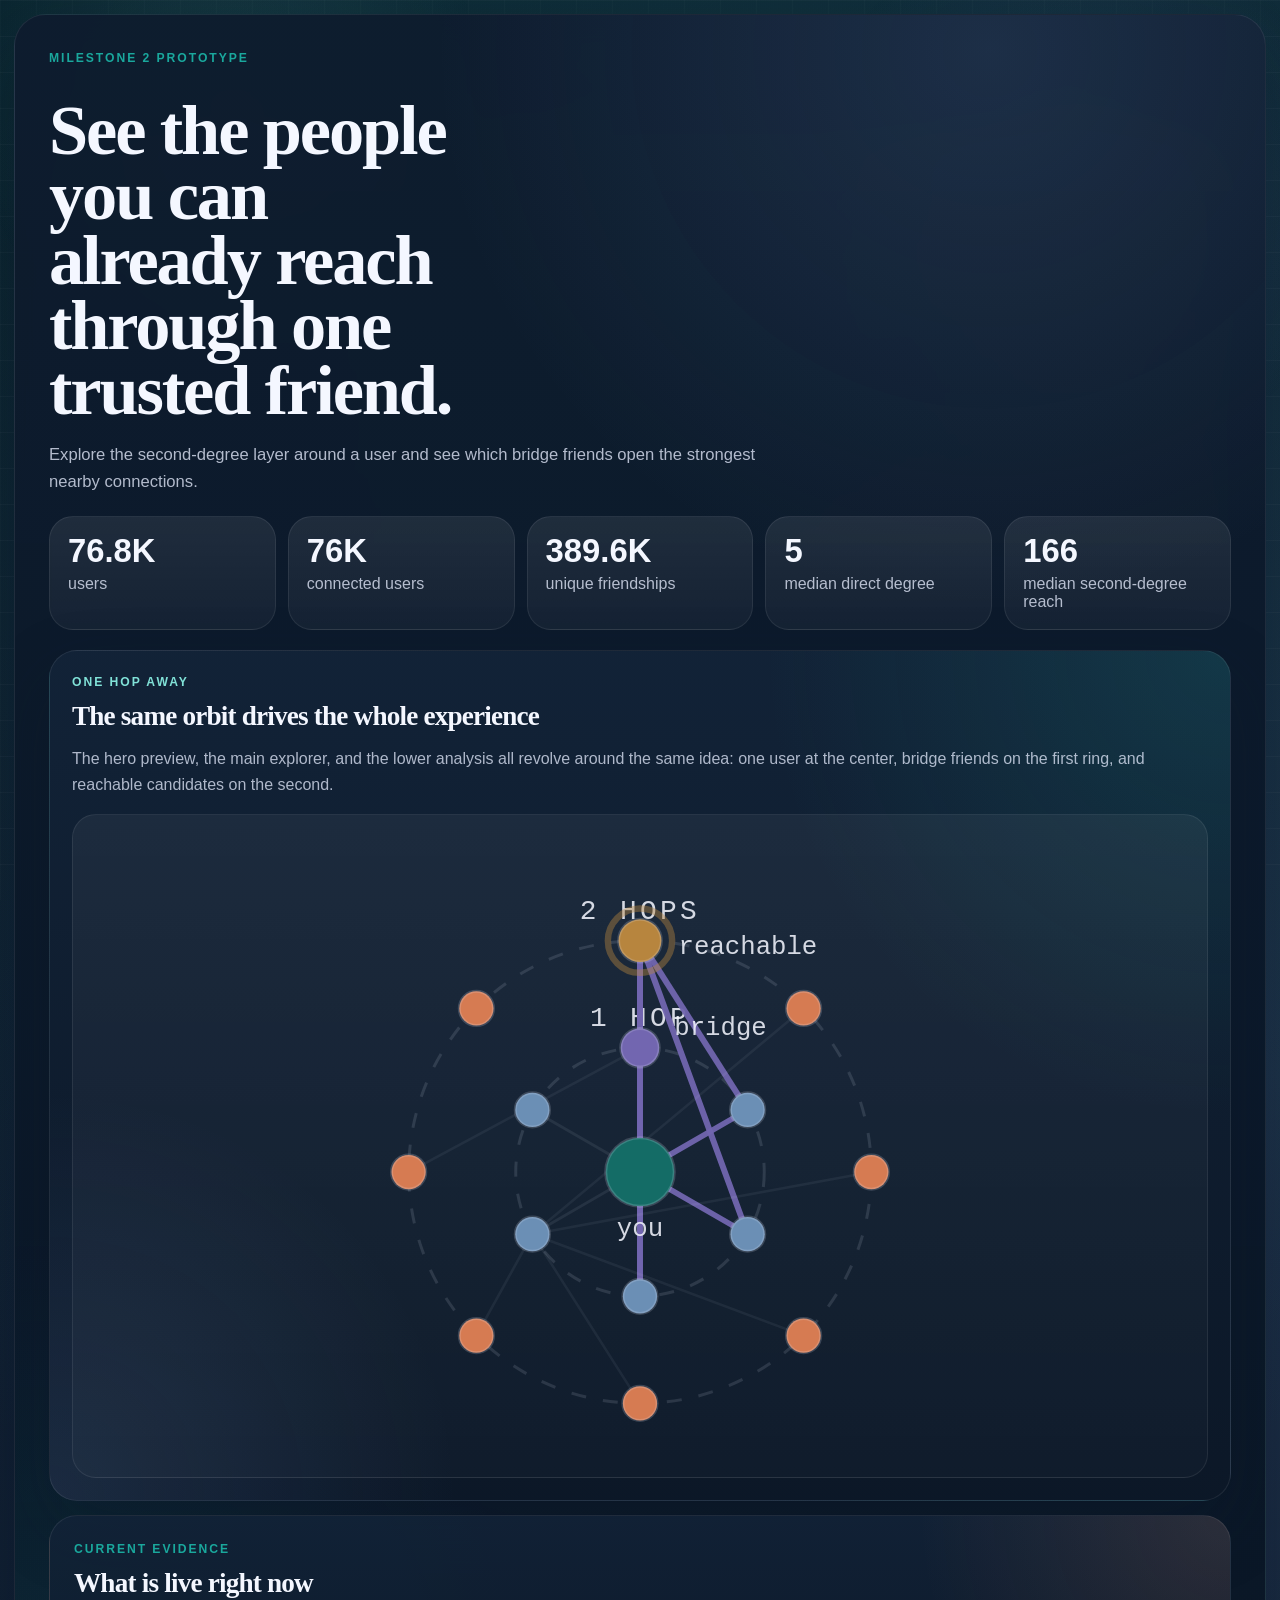
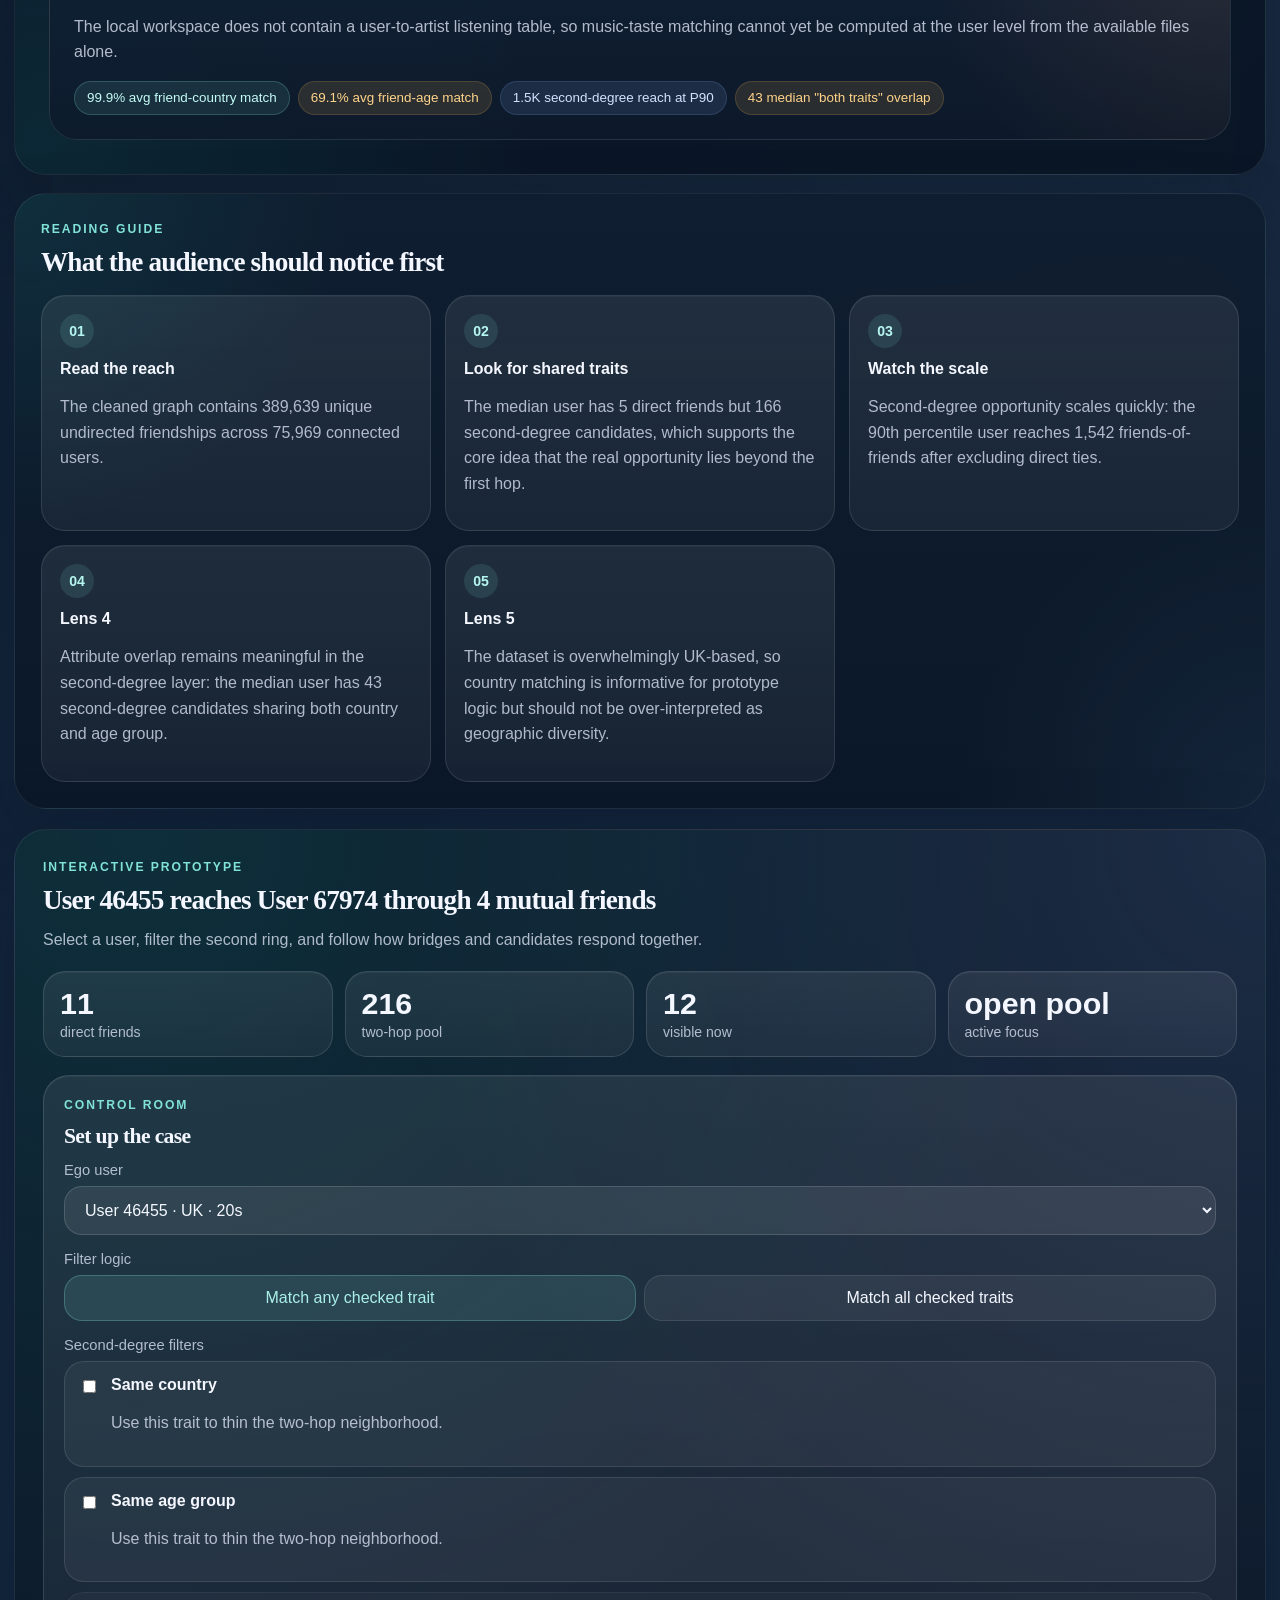
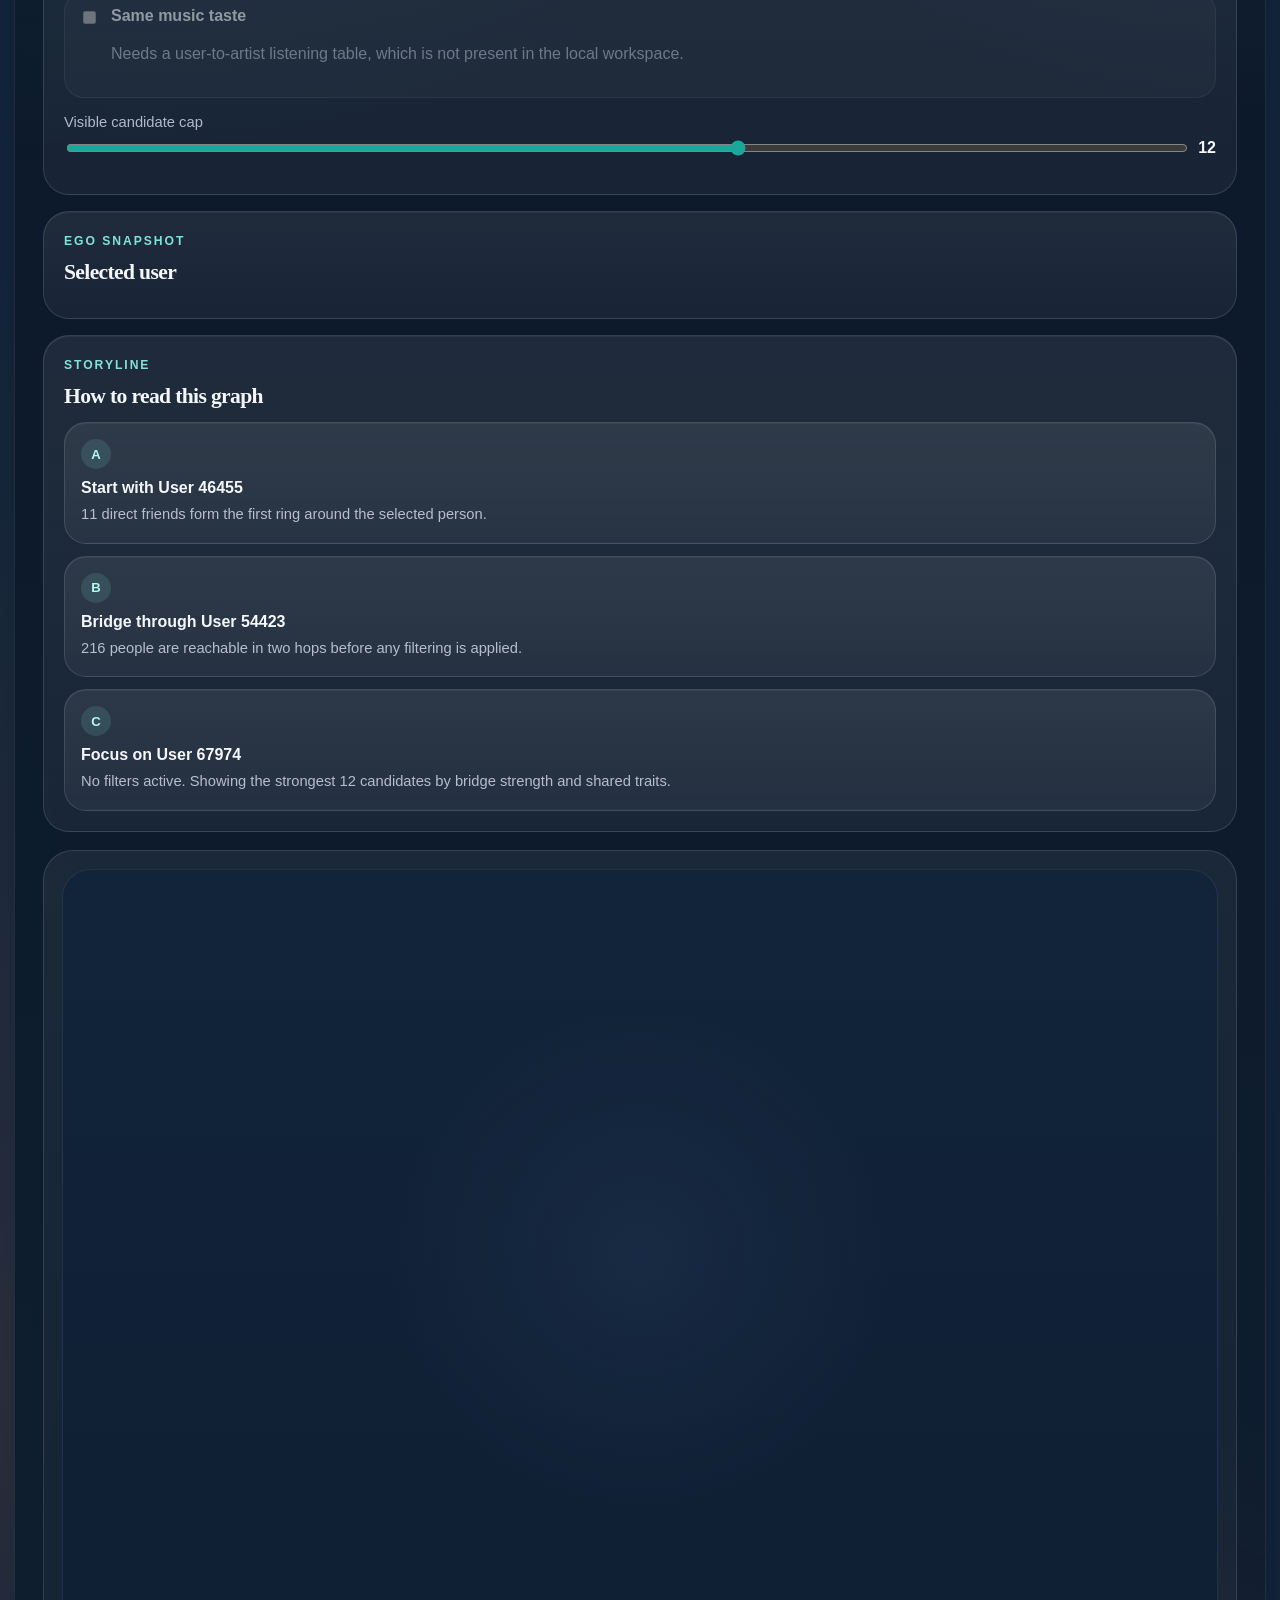
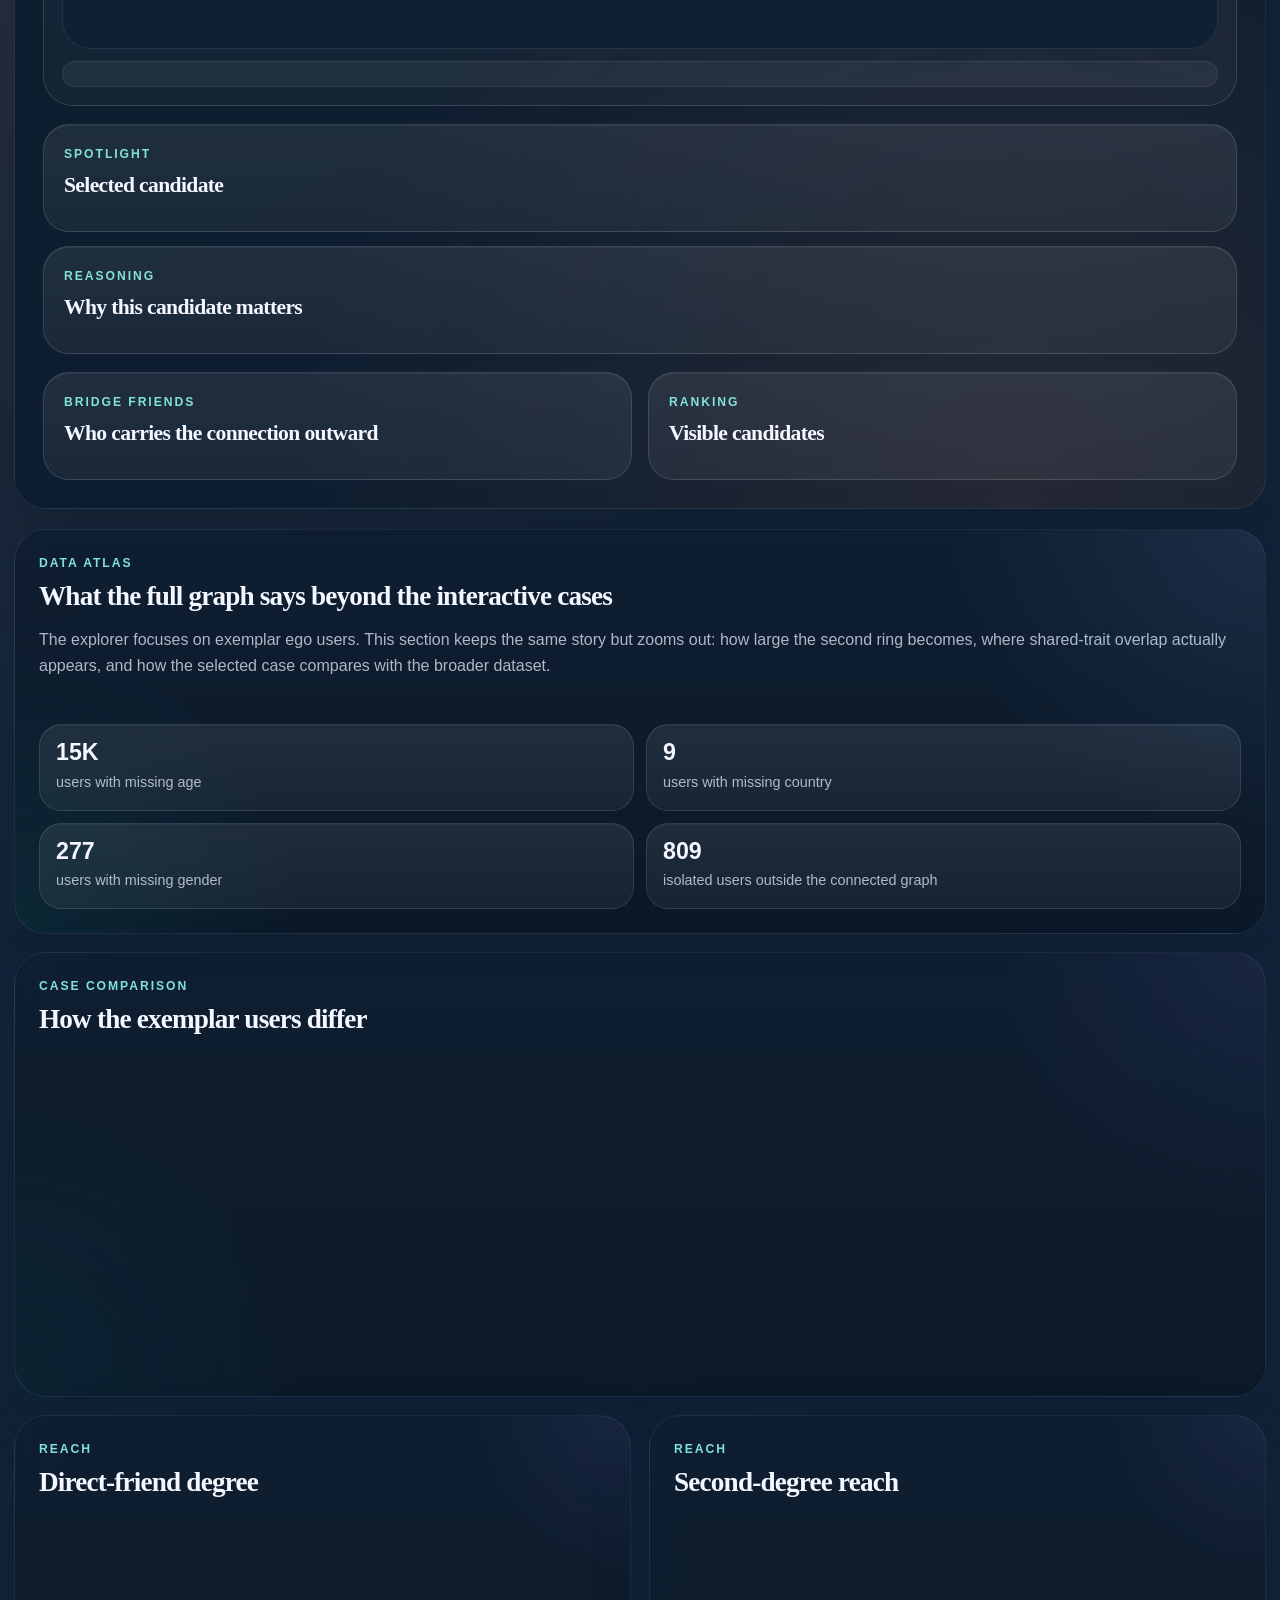
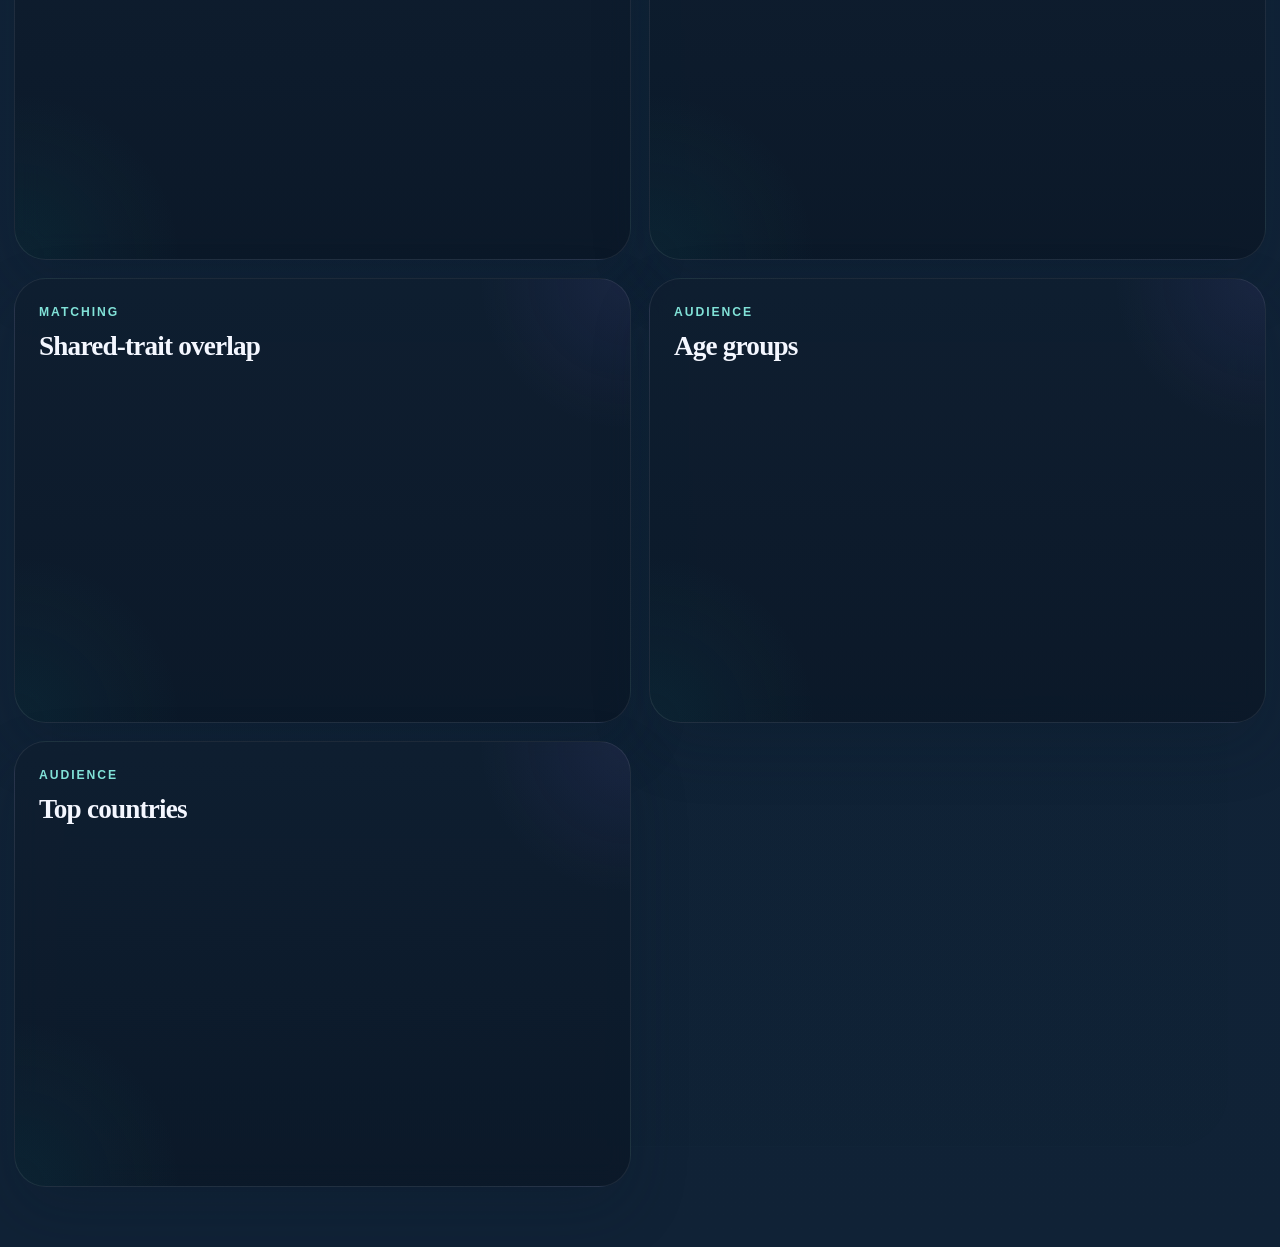
==== docs/index.html @ e2f4f0f2 "Reorganize repo, upgrade site to D3.js, add M2 answers - Clean folder structure: docs/ data/ src/ mi" ====
<!DOCTYPE html>
<html lang="en">
<head>
  <meta charset="UTF-8">
  <meta name="viewport" content="width=device-width, initial-scale=1.0">
  <title>Second-Degree Connection Explorer</title>
  <link rel="stylesheet" href="./styles.css?v=onehop11">
</head>
<body>
  <div class="shell">
    <header id="top" class="hero panel">
      <div class="hero-main">
        <p class="eyebrow">Milestone 2 Prototype</p>
        <h1>See the people you can already reach through one trusted friend.</h1>
        <p class="lead">
          Explore the second-degree layer around a user and see which bridge friends open the strongest nearby connections.
        </p>
        <div id="overview-strip" class="overview-strip"></div>
      </div>

      <aside class="hero-side">
        <article class="hero-preview">
          <div class="hero-preview-copy">
            <p class="eyebrow">One Hop Away</p>
            <h2>The same orbit drives the whole experience</h2>
            <p class="note-copy">
              The hero preview, the main explorer, and the lower analysis all revolve around the same idea: one user at the center, bridge friends on the first ring, and reachable candidates on the second.
            </p>
          </div>
          <div id="hero-visual" class="hero-visual"></div>
        </article>

        <article class="note-card">
          <p class="eyebrow">Current Evidence</p>
          <h2>What is live right now</h2>
          <p id="caveat-text" class="note-copy"></p>
          <div id="summary-chips" class="summary-chips"></div>
        </article>
      </aside>
    </header>

    <section class="panel narrative-band">
      <div class="section-head">
        <p class="eyebrow">Reading Guide</p>
        <h2>What the audience should notice first</h2>
      </div>
      <div id="insight-list" class="insight-list"></div>
    </section>

    <section id="explorer" class="panel explorer-panel">
      <div class="explorer-head">
        <div class="explorer-copy">
          <p class="eyebrow">Interactive Prototype</p>
          <h2 id="stage-title">From one person to a reachable neighborhood</h2>
          <p class="explorer-lead">
            Select a user, filter the second ring, and follow how bridges and candidates respond together.
          </p>
        </div>
        <div id="stage-metrics" class="stage-metrics"></div>
      </div>

      <div class="control-deck">
        <article class="control-card">
          <div class="section-head compact">
            <p class="eyebrow">Control Room</p>
            <h3>Set up the case</h3>
          </div>

          <label class="field">
            <span>Ego user</span>
            <select id="case-select"></select>
          </label>

          <div class="field">
            <span>Filter logic</span>
            <div class="mode-toggle" id="filter-mode"></div>
          </div>

          <div class="field">
            <span>Second-degree filters</span>
            <div class="filter-list" id="filter-list"></div>
          </div>

          <label class="field">
            <span>Visible candidate cap</span>
            <div class="range-row">
              <input id="topn-range" type="range" min="6" max="16" step="1" value="12">
              <strong id="topn-value">12</strong>
            </div>
          </label>
        </article>

        <article class="context-card">
          <div class="section-head compact">
            <p class="eyebrow">Ego Snapshot</p>
            <h3>Selected user</h3>
          </div>
          <div id="ego-card" class="ego-card"></div>
        </article>

        <article class="context-card">
          <div class="section-head compact">
            <p class="eyebrow">Storyline</p>
            <h3>How to read this graph</h3>
          </div>
          <div id="storyline" class="storyline"></div>
        </article>
      </div>

      <div class="graph-stage-grid">
        <div class="graph-wrap">
          <div id="graph" class="graph"></div>
          <div id="graph-hint" class="graph-hint"></div>
        </div>

        <aside class="graph-side">
          <div class="graph-side-block">
            <div class="section-head compact">
              <p class="eyebrow">Spotlight</p>
              <h3>Selected candidate</h3>
            </div>
            <div id="candidate-detail" class="stage-detail-column"></div>
          </div>

          <div class="graph-side-block">
            <div class="section-head compact">
              <p class="eyebrow">Reasoning</p>
              <h3>Why this candidate matters</h3>
            </div>
            <div id="path-explainer" class="stage-detail-column"></div>
          </div>
        </aside>
      </div>

      <div class="explorer-lower">
        <article class="explorer-list-block">
          <div class="section-head compact">
            <p class="eyebrow">Bridge Friends</p>
            <h3>Who carries the connection outward</h3>
          </div>
          <div id="bridge-list" class="bridge-list"></div>
        </article>

        <article class="explorer-list-block">
          <div class="section-head compact">
            <p class="eyebrow">Ranking</p>
            <h3>Visible candidates</h3>
          </div>
          <div id="candidate-list" class="candidate-list"></div>
        </article>
      </div>
    </section>

    <section id="atlas" class="panel atlas-header">
      <div class="atlas-copy">
        <p class="eyebrow">Data Atlas</p>
        <h2>What the full graph says beyond the interactive cases</h2>
        <p class="note-copy">
          The explorer focuses on exemplar ego users. This section keeps the same story but zooms out: how large the second ring becomes, where shared-trait overlap actually appears, and how the selected case compares with the broader dataset.
        </p>
      </div>
      <div class="atlas-side">
        <div id="atlas-focus" class="atlas-focus"></div>
        <div id="quality-grid" class="quality-grid"></div>
      </div>
    </section>

    <section class="atlas-grid">
      <article class="panel chart-panel wide">
        <div class="section-head">
          <p class="eyebrow">Case Comparison</p>
          <h2>How the exemplar users differ</h2>
        </div>
        <div id="chart-cases" class="chart"></div>
      </article>

      <article class="panel chart-panel">
        <div class="section-head">
          <p class="eyebrow">Reach</p>
          <h2>Direct-friend degree</h2>
        </div>
        <div id="chart-degree" class="chart"></div>
      </article>

      <article class="panel chart-panel">
        <div class="section-head">
          <p class="eyebrow">Reach</p>
          <h2>Second-degree reach</h2>
        </div>
        <div id="chart-second" class="chart"></div>
      </article>

      <article class="panel chart-panel">
        <div class="section-head">
          <p class="eyebrow">Matching</p>
          <h2>Shared-trait overlap</h2>
        </div>
        <div id="chart-shared" class="chart"></div>
      </article>

      <article class="panel chart-panel">
        <div class="section-head">
          <p class="eyebrow">Audience</p>
          <h2>Age groups</h2>
        </div>
        <div id="chart-age" class="chart"></div>
      </article>

      <article class="panel chart-panel">
        <div class="section-head">
          <p class="eyebrow">Audience</p>
          <h2>Top countries</h2>
        </div>
        <div id="chart-countries" class="chart"></div>
      </article>
    </section>
  </div>

  <div id="tooltip" class="node-tooltip" style="display:none"></div>
  <script src="https://d3js.org/d3.v7.min.js"></script>
  <script src="./data.js?v=onehop11"></script>
  <script src="./app.js?v=onehop11"></script>
</body>
</html>
---- docs/styles.css ----
:root {
  --bg: #091321;
  --bg-deep: #13263d;
  --panel: rgba(14, 27, 44, 0.76);
  --panel-strong: rgba(18, 35, 56, 0.92);
  --panel-soft: rgba(20, 39, 62, 0.82);
  --ink: #f4f7ff;
  --muted: rgba(231, 238, 255, 0.76);
  --line: rgba(255, 255, 255, 0.08);
  --navy: #102c46;
  --teal: #1aa89d;
  --sky: #6b8ec6;
  --coral: #ef8c59;
  --amber: #d9a64f;
  --violet: #7a70d8;
  --dark: #0c1728;
  --dark-2: #13263d;
  --dark-3: #183653;
  --light-ink: #f4f7ff;
  --light-muted: rgba(231, 238, 255, 0.74);
  --shadow: 0 30px 80px rgba(6, 12, 24, 0.3);
  --radius-xl: 32px;
  --radius-lg: 24px;
  --radius-md: 18px;
}

* {
  box-sizing: border-box;
}

html {
  scroll-behavior: smooth;
}

#top,
#explorer,
#atlas,
#graph,
#chart-cases {
  scroll-margin-top: 18px;
}

body {
  margin: 0;
  color: var(--ink);
  font-family: "Avenir Next", "Segoe UI", "Helvetica Neue", Arial, sans-serif;
  background:
    radial-gradient(circle at 50% -8%, rgba(26, 168, 157, 0.22), transparent 26%),
    radial-gradient(circle at 100% 14%, rgba(107, 142, 198, 0.18), transparent 24%),
    radial-gradient(circle at 0% 60%, rgba(239, 140, 89, 0.12), transparent 24%),
    linear-gradient(180deg, #091321 0%, #13263d 38%, #102236 100%);
  min-height: 100vh;
}

body::before {
  content: "";
  position: fixed;
  inset: 0;
  pointer-events: none;
  opacity: 0.18;
  background-image:
    linear-gradient(rgba(255, 255, 255, 0.18) 1px, transparent 1px),
    linear-gradient(90deg, rgba(255, 255, 255, 0.12) 1px, transparent 1px);
  background-size: 100% 36px, 36px 100%;
}

body::after {
  content: "";
  position: fixed;
  inset: 0;
  pointer-events: none;
  background:
    radial-gradient(circle at 18% 12%, rgba(129, 226, 216, 0.1), transparent 20%),
    radial-gradient(circle at 84% 22%, rgba(122, 112, 216, 0.12), transparent 22%);
}

.shell {
  width: min(1500px, calc(100vw - 28px));
  margin: 14px auto 60px;
  position: relative;
  z-index: 1;
}

.shell::before {
  content: "";
  position: absolute;
  inset: 120px 3% 40px;
  border-radius: 56px;
  background:
    radial-gradient(circle at 50% 0%, rgba(129, 226, 216, 0.06), transparent 34%),
    linear-gradient(180deg, rgba(16, 34, 54, 0.08), rgba(16, 34, 54, 0.02));
  pointer-events: none;
}

.panel {
  min-width: 0;
  background:
    linear-gradient(180deg, rgba(255, 255, 255, 0.08), rgba(255, 255, 255, 0.04)),
    var(--panel);
  border: 1px solid var(--line);
  border-radius: var(--radius-xl);
  box-shadow: var(--shadow);
  backdrop-filter: blur(12px);
}

.hero,
.narrative-band,
.explorer-panel,
.atlas-header,
.chart-panel {
  position: relative;
  isolation: isolate;
}

h1,
h2,
h3 {
  margin: 0;
  font-family: "Iowan Old Style", "Palatino Linotype", "Book Antiqua", Georgia, serif;
  letter-spacing: -0.03em;
}

h1 {
  font-size: clamp(2.8rem, 5.5vw, 5.2rem);
  line-height: 0.92;
  max-width: 12ch;
}

h2 {
  font-size: clamp(1.7rem, 2.1vw, 2.8rem);
  line-height: 1.02;
}

h3 {
  font-size: clamp(1.35rem, 1.6vw, 1.8rem);
  line-height: 1.05;
}

p {
  line-height: 1.6;
}

.eyebrow {
  margin: 0 0 10px;
  color: var(--teal);
  text-transform: uppercase;
  letter-spacing: 0.16em;
  font-size: 0.76rem;
  font-weight: 700;
}

.section-head {
  margin-bottom: 18px;
}

.section-head.compact {
  margin-bottom: 14px;
}

.lead,
.note-copy,
.field span,
.hero-stat span,
.insight-card p,
.quality-stat p,
.bridge-item p,
.candidate-row p,
.detail-card p,
.path-card p {
  color: var(--muted);
}

.hero {
  display: grid;
  grid-template-columns: minmax(0, 1.08fr) minmax(340px, 0.92fr);
  gap: 20px;
  padding: 34px;
  position: relative;
  overflow: hidden;
  background:
    radial-gradient(circle at 78% 2%, rgba(107, 142, 198, 0.16), transparent 28%),
    radial-gradient(circle at 2% 98%, rgba(26, 168, 157, 0.12), transparent 24%),
    linear-gradient(180deg, rgba(14, 28, 46, 0.96), rgba(10, 22, 38, 0.98));
}

.hero::after {
  content: "";
  position: absolute;
  inset: auto -10% -26% auto;
  width: 480px;
  height: 480px;
  border-radius: 50%;
  background: radial-gradient(circle, rgba(122, 112, 216, 0.12), transparent 68%);
  pointer-events: none;
}

.hero-main {
  display: flex;
  flex-direction: column;
  gap: 20px;
}

.lead {
  margin: 0;
  max-width: 720px;
  font-size: 1.04rem;
}

.overview-strip {
  display: grid;
  grid-template-columns: repeat(auto-fit, minmax(160px, 1fr));
  gap: 12px;
}

.hero-stat {
  padding: 18px;
  border-radius: var(--radius-lg);
  background: linear-gradient(180deg, rgba(255, 255, 255, 0.08), rgba(255, 255, 255, 0.04));
  border: 1px solid rgba(255, 255, 255, 0.08);
}

.hero-stat strong {
  display: block;
  margin-bottom: 8px;
  font-size: 2.05rem;
  line-height: 1;
}

.hero-side {
  display: grid;
  gap: 14px;
  align-content: start;
}

.hero-preview {
  padding: 22px;
  border-radius: 28px;
  background:
    radial-gradient(circle at 100% 0%, rgba(26, 168, 157, 0.16), transparent 32%),
    radial-gradient(circle at 0% 100%, rgba(107, 142, 198, 0.16), transparent 28%),
    linear-gradient(180deg, rgba(18, 35, 56, 0.98), rgba(12, 24, 40, 0.98));
  border: 1px solid rgba(255, 255, 255, 0.08);
  color: var(--light-ink);
  box-shadow: 0 28px 70px rgba(12, 23, 40, 0.24);
}

.hero-preview .eyebrow {
  color: #81e2d8;
}

.hero-preview .note-copy {
  color: var(--light-muted);
}

.hero-preview-copy {
  margin-bottom: 14px;
}

.hero-preview h2 {
  color: var(--light-ink);
}

.hero-visual {
  min-height: 270px;
  padding: 10px;
  border-radius: 24px;
  background: linear-gradient(180deg, rgba(255, 255, 255, 0.05), rgba(255, 255, 255, 0.02));
  border: 1px solid rgba(255, 255, 255, 0.08);
}

.note-card {
  padding: 24px;
  border-radius: 28px;
  background:
    radial-gradient(circle at 100% 0%, rgba(239, 140, 89, 0.12), transparent 26%),
    linear-gradient(180deg, rgba(18, 35, 56, 0.88), rgba(13, 26, 43, 0.88));
  border: 1px solid rgba(255, 255, 255, 0.08);
}

.summary-chips,
.ego-meta,
.bridge-meta,
.candidate-meta,
.detail-meta {
  display: flex;
  flex-wrap: wrap;
  gap: 8px;
  margin-top: 12px;
}

.chip {
  display: inline-flex;
  align-items: center;
  padding: 8px 12px;
  border-radius: 999px;
  background: rgba(129, 226, 216, 0.1);
  border: 1px solid rgba(129, 226, 216, 0.22);
  color: #c5fbf5;
  font-size: 0.84rem;
  line-height: 1.2;
}

.chip.alt {
  background: rgba(217, 166, 79, 0.14);
  border-color: rgba(217, 166, 79, 0.2);
  color: #ffd48a;
}

.chip.blue {
  background: rgba(107, 142, 198, 0.16);
  border-color: rgba(107, 142, 198, 0.22);
  color: #d2e2ff;
}

.narrative-band {
  margin-top: 18px;
  padding: 26px;
  color: var(--light-ink);
  background:
    radial-gradient(circle at 0% 0%, rgba(26, 168, 157, 0.12), transparent 24%),
    radial-gradient(circle at 100% 100%, rgba(107, 142, 198, 0.1), transparent 22%),
    linear-gradient(180deg, rgba(15, 30, 48, 0.96), rgba(11, 24, 40, 0.96));
  border-color: rgba(255, 255, 255, 0.08);
  box-shadow: 0 28px 70px rgba(12, 23, 40, 0.22);
}

.narrative-band .eyebrow {
  color: #81e2d8;
}

.narrative-band h2,
.atlas-header h2,
.chart-panel h2 {
  color: var(--light-ink);
}

.narrative-band .insight-card,
.atlas-header .quality-stat,
.chart-panel {
  background: linear-gradient(180deg, rgba(255, 255, 255, 0.08), rgba(255, 255, 255, 0.05));
  border: 1px solid rgba(255, 255, 255, 0.1);
  box-shadow: inset 0 1px 0 rgba(255, 255, 255, 0.04);
}

.narrative-band .insight-card p,
.atlas-header .note-copy,
.atlas-header .quality-stat p {
  color: var(--light-muted);
}

.narrative-band .insight-index {
  background: rgba(129, 226, 216, 0.12);
  color: #b6f6f0;
}

.insight-list {
  display: grid;
  grid-template-columns: repeat(3, minmax(0, 1fr));
  gap: 14px;
}

.insight-card {
  padding: 18px;
  border-radius: var(--radius-lg);
  background: linear-gradient(180deg, rgba(255, 255, 255, 0.08), rgba(255, 255, 255, 0.04));
  border: 1px solid rgba(255, 255, 255, 0.1);
  box-shadow: inset 0 1px 0 rgba(255, 255, 255, 0.04);
}

.insight-index {
  display: inline-flex;
  align-items: center;
  justify-content: center;
  width: 34px;
  height: 34px;
  margin-bottom: 12px;
  border-radius: 50%;
  background: rgba(129, 226, 216, 0.14);
  color: #b6f6f0;
  font-size: 0.88rem;
  font-weight: 700;
}

.insight-card strong {
  display: block;
  margin-bottom: 8px;
  font-size: 1rem;
}

.explorer-panel {
  margin-top: 20px;
  padding: 28px;
  color: var(--light-ink);
  background:
    radial-gradient(circle at 10% 0%, rgba(26, 168, 157, 0.16), transparent 30%),
    radial-gradient(circle at 100% 0%, rgba(107, 142, 198, 0.18), transparent 28%),
    radial-gradient(circle at 80% 100%, rgba(239, 140, 89, 0.1), transparent 24%),
    linear-gradient(180deg, rgba(12, 24, 40, 0.98), rgba(14, 30, 48, 0.98));
  border-color: rgba(255, 255, 255, 0.08);
  box-shadow: 0 38px 90px rgba(12, 23, 40, 0.34);
}

.explorer-panel .eyebrow {
  color: #81e2d8;
}

.explorer-panel .explorer-lead,
.explorer-panel .field span,
.explorer-panel .detail-card p,
.explorer-panel .path-card p,
.explorer-panel .bridge-item p,
.explorer-panel .candidate-row p,
.explorer-panel .filter-copy p {
  color: var(--light-muted);
}

.explorer-head {
  display: grid;
  grid-template-columns: minmax(0, 1fr) 520px;
  gap: 18px;
  align-items: end;
}

.explorer-copy {
  min-width: 0;
}

.explorer-lead {
  margin: 12px 0 0;
  max-width: 760px;
  font-size: 1rem;
}

.stage-metrics {
  display: grid;
  grid-template-columns: repeat(2, minmax(0, 1fr));
  gap: 12px;
}

.stage-stat,
.control-card,
.context-card,
.graph-side-block,
.explorer-list-block,
.story-card,
.bridge-item,
.candidate-row,
.detail-card,
.path-card {
  background: linear-gradient(180deg, rgba(255, 255, 255, 0.08), rgba(255, 255, 255, 0.05));
  border: 1px solid rgba(255, 255, 255, 0.12);
  box-shadow: inset 0 1px 0 rgba(255, 255, 255, 0.05);
}

.control-card,
.context-card,
.graph-side-block,
.explorer-list-block {
  padding: 20px;
  border-radius: 26px;
}

.stage-stat,
.story-card,
.bridge-item,
.candidate-row,
.detail-card,
.path-card,
.quality-stat {
  padding: 16px;
  border-radius: 22px;
}

.stage-stat strong,
.story-title,
.quality-stat strong,
.ego-card-block strong,
.bridge-item strong,
.candidate-row strong,
.detail-card strong,
.path-card strong {
  display: block;
}

.stage-stat strong {
  font-size: 1.9rem;
  line-height: 1;
}

.stage-stat span {
  display: block;
  margin-top: 6px;
  color: var(--light-muted);
  font-size: 0.88rem;
}

.control-deck {
  display: grid;
  grid-template-columns: minmax(320px, 1.05fr) minmax(240px, 0.7fr) minmax(300px, 1fr);
  gap: 16px;
  margin-top: 18px;
  align-items: start;
}

.field {
  display: block;
  margin-bottom: 16px;
}

.field span {
  display: block;
  margin-bottom: 8px;
  font-size: 0.92rem;
}

select,
input,
button {
  font: inherit;
}

select {
  width: 100%;
  padding: 14px 16px;
  border-radius: var(--radius-md);
  border: 1px solid rgba(255, 255, 255, 0.14);
  background: rgba(255, 255, 255, 0.08);
  color: var(--light-ink);
}

select option {
  color: var(--ink);
}

.mode-toggle {
  display: grid;
  grid-template-columns: 1fr 1fr;
  gap: 8px;
}

.mode-toggle label {
  display: block;
  padding: 13px 14px;
  border-radius: var(--radius-md);
  background: rgba(255, 255, 255, 0.06);
  border: 1px solid rgba(255, 255, 255, 0.1);
  text-align: center;
  cursor: pointer;
  transition: transform 150ms ease, border-color 150ms ease, background 150ms ease;
}

.mode-toggle label:hover,
.candidate-row:hover,
.bridge-item:hover {
  transform: translateY(-2px);
}

button:focus-visible,
select:focus-visible,
input:focus-visible,
.mode-toggle label:has(input:focus-visible) {
  outline: 2px solid rgba(129, 226, 216, 0.72);
  outline-offset: 3px;
}

.mode-toggle input {
  display: none;
}

.mode-toggle label.active {
  background: rgba(129, 226, 216, 0.12);
  border-color: rgba(129, 226, 216, 0.28);
  color: #aaf0e9;
}

.filter-list {
  display: grid;
  gap: 10px;
}

.filter-item {
  display: flex;
  gap: 12px;
  align-items: flex-start;
  padding: 14px;
  border-radius: 20px;
  background: rgba(255, 255, 255, 0.05);
  border: 1px solid rgba(255, 255, 255, 0.1);
}

.filter-item input[type="checkbox"] {
  accent-color: var(--teal);
  margin-top: 4px;
}

.filter-item.disabled {
  opacity: 0.54;
}

.filter-copy strong {
  display: block;
  font-size: 1rem;
}

.range-row {
  display: grid;
  grid-template-columns: 1fr auto;
  gap: 12px;
  align-items: center;
}

input[type="range"] {
  width: 100%;
  accent-color: var(--teal);
}

.ego-card,
.bridge-list,
.candidate-list,
.stage-detail-column,
.storyline {
  display: grid;
  gap: 12px;
}

.ego-card-block {
  padding: 16px;
  border-radius: 22px;
  background: linear-gradient(180deg, rgba(255, 255, 255, 0.09), rgba(255, 255, 255, 0.05));
  border: 1px solid rgba(255, 255, 255, 0.12);
}

.graph-stage-grid {
  display: grid;
  grid-template-columns: minmax(0, 1.6fr) 360px;
  gap: 18px;
  margin-top: 18px;
  align-items: start;
}

.graph-wrap {
  padding: 18px;
  border-radius: 30px;
  background:
    radial-gradient(circle at center, rgba(122, 112, 216, 0.08), transparent 44%),
    linear-gradient(180deg, rgba(255, 255, 255, 0.06), rgba(255, 255, 255, 0.03));
  border: 1px solid rgba(255, 255, 255, 0.12);
  position: sticky;
  top: 16px;
}

.graph {
  min-height: 780px;
  padding: 18px;
  border-radius: 28px;
  background:
    radial-gradient(circle at center, rgba(107, 142, 198, 0.08), transparent 36%),
    linear-gradient(180deg, #11243a, #0f1f34);
  border: 1px solid rgba(255, 255, 255, 0.08);
}

.graph-hint {
  margin-top: 12px;
  padding: 12px 14px;
  border-radius: 16px;
  background: rgba(255, 255, 255, 0.05);
  border: 1px solid rgba(255, 255, 255, 0.08);
  color: var(--light-muted);
  font-size: 0.92rem;
}

.graph svg,
.chart svg,
.hero-visual svg {
  width: 100%;
  height: auto;
  display: block;
  overflow: visible;
}

.graph-side {
  display: grid;
  gap: 14px;
}

.story-step {
  display: inline-flex;
  align-items: center;
  justify-content: center;
  width: 30px;
  height: 30px;
  margin-bottom: 10px;
  border-radius: 50%;
  background: rgba(129, 226, 216, 0.14);
  color: #b4f7f0;
  font-size: 0.82rem;
  font-weight: 700;
}

.story-title {
  margin-bottom: 6px;
  font-size: 1rem;
}

.story-card p {
  margin: 0;
  color: var(--light-muted);
  font-size: 0.92rem;
}

.bridge-list,
.candidate-list {
  max-height: 420px;
  overflow: auto;
  padding-right: 4px;
}

.candidate-row,
.bridge-item {
  transition: transform 150ms ease, border-color 150ms ease, box-shadow 150ms ease;
}

.candidate-row.active,
.bridge-item.active,
.candidate-row.preview,
.bridge-item.preview,
.candidate-row:hover,
.bridge-item:hover {
  border-color: rgba(129, 226, 216, 0.28);
  box-shadow: 0 16px 30px rgba(0, 0, 0, 0.16);
}

.candidate-row.preview,
.bridge-item.preview {
  background: linear-gradient(180deg, rgba(129, 226, 216, 0.14), rgba(255, 255, 255, 0.05));
}

.candidate-row button {
  all: unset;
  appearance: none;
  -webkit-appearance: none;
  display: block;
  width: 100%;
  padding: 0;
  border: 0;
  background: transparent;
  color: inherit;
  text-align: left;
  cursor: pointer;
}

.bridge-item button {
  all: unset;
  appearance: none;
  -webkit-appearance: none;
  display: block;
  width: 100%;
  padding: 0;
  border: 0;
  background: transparent;
  color: inherit;
  text-align: left;
  cursor: pointer;
}

.score-rail {
  width: 100%;
  height: 8px;
  margin-top: 12px;
  border-radius: 999px;
  background: rgba(255, 255, 255, 0.1);
  overflow: hidden;
}

.score-fill {
  height: 100%;
  border-radius: inherit;
  background: linear-gradient(90deg, var(--coral), var(--amber));
}

.explorer-panel .chip {
  background: rgba(255, 255, 255, 0.08);
  border-color: rgba(255, 255, 255, 0.12);
  color: var(--light-ink);
}

.explorer-panel .chip.alt {
  background: rgba(217, 166, 79, 0.16);
  color: #ffd48a;
}

.explorer-panel .chip.blue {
  background: rgba(107, 142, 198, 0.18);
  color: #c7dcff;
}

.explorer-lower {
  display: grid;
  grid-template-columns: repeat(2, minmax(0, 1fr));
  gap: 16px;
  margin-top: 18px;
}

.atlas-header {
  display: grid;
  grid-template-columns: minmax(0, 1.15fr) minmax(320px, 0.85fr);
  gap: 18px;
  align-items: start;
  margin-top: 20px;
  padding: 24px;
  color: var(--light-ink);
  background:
    radial-gradient(circle at 100% 0%, rgba(107, 142, 198, 0.14), transparent 24%),
    radial-gradient(circle at 0% 100%, rgba(26, 168, 157, 0.1), transparent 22%),
    linear-gradient(180deg, rgba(15, 30, 48, 0.96), rgba(11, 24, 40, 0.96));
  border-color: rgba(255, 255, 255, 0.08);
  box-shadow: 0 28px 70px rgba(12, 23, 40, 0.22);
}

.atlas-side {
  display: grid;
  gap: 12px;
}

.atlas-focus {
  min-height: 0;
}

.atlas-focus-card {
  padding: 16px;
  border-radius: 22px;
  background: linear-gradient(180deg, rgba(255, 255, 255, 0.09), rgba(255, 255, 255, 0.05));
  border: 1px solid rgba(255, 255, 255, 0.1);
  box-shadow: inset 0 1px 0 rgba(255, 255, 255, 0.04);
}

.atlas-focus-card strong {
  display: block;
  font-size: 1.1rem;
  color: var(--light-ink);
}

.atlas-focus-card .eyebrow {
  color: #81e2d8;
}

.atlas-focus-card p {
  margin: 0;
  color: var(--light-muted);
}

.atlas-header .eyebrow,
.chart-panel .eyebrow {
  color: #81e2d8;
}

.quality-grid {
  display: grid;
  grid-template-columns: repeat(2, minmax(0, 1fr));
  gap: 12px;
}

.quality-stat strong {
  font-size: 1.45rem;
  line-height: 1;
  margin-bottom: 6px;
  color: var(--light-ink);
}

.quality-stat p {
  margin: 0;
  font-size: 0.9rem;
}

.atlas-grid {
  display: grid;
  grid-template-columns: repeat(2, minmax(0, 1fr));
  gap: 18px;
  margin-top: 18px;
}

.chart-panel {
  padding: 24px;
  color: var(--light-ink);
  background:
    radial-gradient(circle at 100% 0%, rgba(122, 112, 216, 0.1), transparent 20%),
    radial-gradient(circle at 0% 100%, rgba(26, 168, 157, 0.08), transparent 22%),
    linear-gradient(180deg, rgba(15, 30, 48, 0.94), rgba(11, 24, 40, 0.94));
  border-color: rgba(255, 255, 255, 0.08);
  box-shadow: 0 24px 60px rgba(12, 23, 40, 0.2);
}

.chart-panel.wide {
  grid-column: span 2;
}

.chart {
  min-height: 320px;
}

.axis-label,
.value-label,
.annotation,
.ring-label,
.node-label {
  font-family: "SFMono-Regular", Menlo, Monaco, Consolas, monospace;
}

.axis-label,
.value-label,
.annotation {
  fill: var(--muted);
  font-size: 12px;
}

.ring-label,
.node-label {
  fill: rgba(244, 247, 255, 0.84);
  font-size: 12px;
}

.ring-label {
  font-size: 13px;
  letter-spacing: 0.12em;
  text-transform: uppercase;
}

.explorer-panel .axis-label,
.explorer-panel .value-label,
.explorer-panel .annotation,
.chart-panel .axis-label,
.chart-panel .value-label,
.chart-panel .annotation {
  fill: rgba(244, 247, 255, 0.76);
}

.hero-visual .node-label,
.hero-visual .annotation,
.hero-visual .ring-label {
  fill: rgba(244, 247, 255, 0.86);
}

@media (max-width: 1320px) {
  .hero,
  .atlas-header,
  .graph-stage-grid,
  .control-deck {
    grid-template-columns: 1fr;
  }

  .explorer-head {
    grid-template-columns: 1fr;
  }

  .stage-metrics {
    grid-template-columns: repeat(4, minmax(0, 1fr));
  }

  .graph-wrap {
    position: static;
  }
}

@media (max-width: 1080px) {
  .insight-list,
  .explorer-lower,
  .quality-grid,
  .atlas-grid,
  .stage-metrics {
    grid-template-columns: repeat(2, minmax(0, 1fr));
  }

  .chart-panel.wide {
    grid-column: span 2;
  }

  .graph {
    min-height: 620px;
  }
}

@media (max-width: 780px) {
  .shell {
    width: min(100vw - 14px, 1500px);
    margin: 8px auto 28px;
  }

  .hero,
  .narrative-band,
  .explorer-panel,
  .atlas-header,
  .chart-panel {
    padding: 18px;
  }

  .overview-strip,
  .insight-list,
  .stage-metrics,
  .explorer-lower,
  .quality-grid,
  .atlas-grid {
    grid-template-columns: 1fr;
  }

  .chart-panel.wide {
    grid-column: span 1;
  }

  .graph {
    min-height: 420px;
    padding: 8px;
  }

  .bridge-list,
  .candidate-list {
    max-height: none;
    overflow: visible;
  }

  .mode-toggle label:has(input:focus-visible) {
    outline-offset: 2px;
  }
}

/* D3 node tooltip */
.node-tooltip {
  position: fixed;
  z-index: 9999;
  pointer-events: none;
  padding: 10px 14px;
  border-radius: 14px;
  background: rgba(14, 28, 46, 0.96);
  border: 1px solid rgba(129, 226, 216, 0.22);
  color: var(--ink);
  font-family: "Avenir Next", "Segoe UI", "Helvetica Neue", Arial, sans-serif;
  font-size: 0.86rem;
  line-height: 1.5;
  box-shadow: 0 16px 40px rgba(0, 0, 0, 0.4);
  backdrop-filter: blur(8px);
  max-width: 220px;
  transition: opacity 120ms ease;
}

.node-tooltip strong {
  display: block;
  font-size: 0.96rem;
  color: var(--teal);
  margin-bottom: 4px;
}

/* D3 graph animation helpers */
.g-nodes circle,
.g-links line {
  transition: stroke 120ms ease, stroke-width 120ms ease;
}
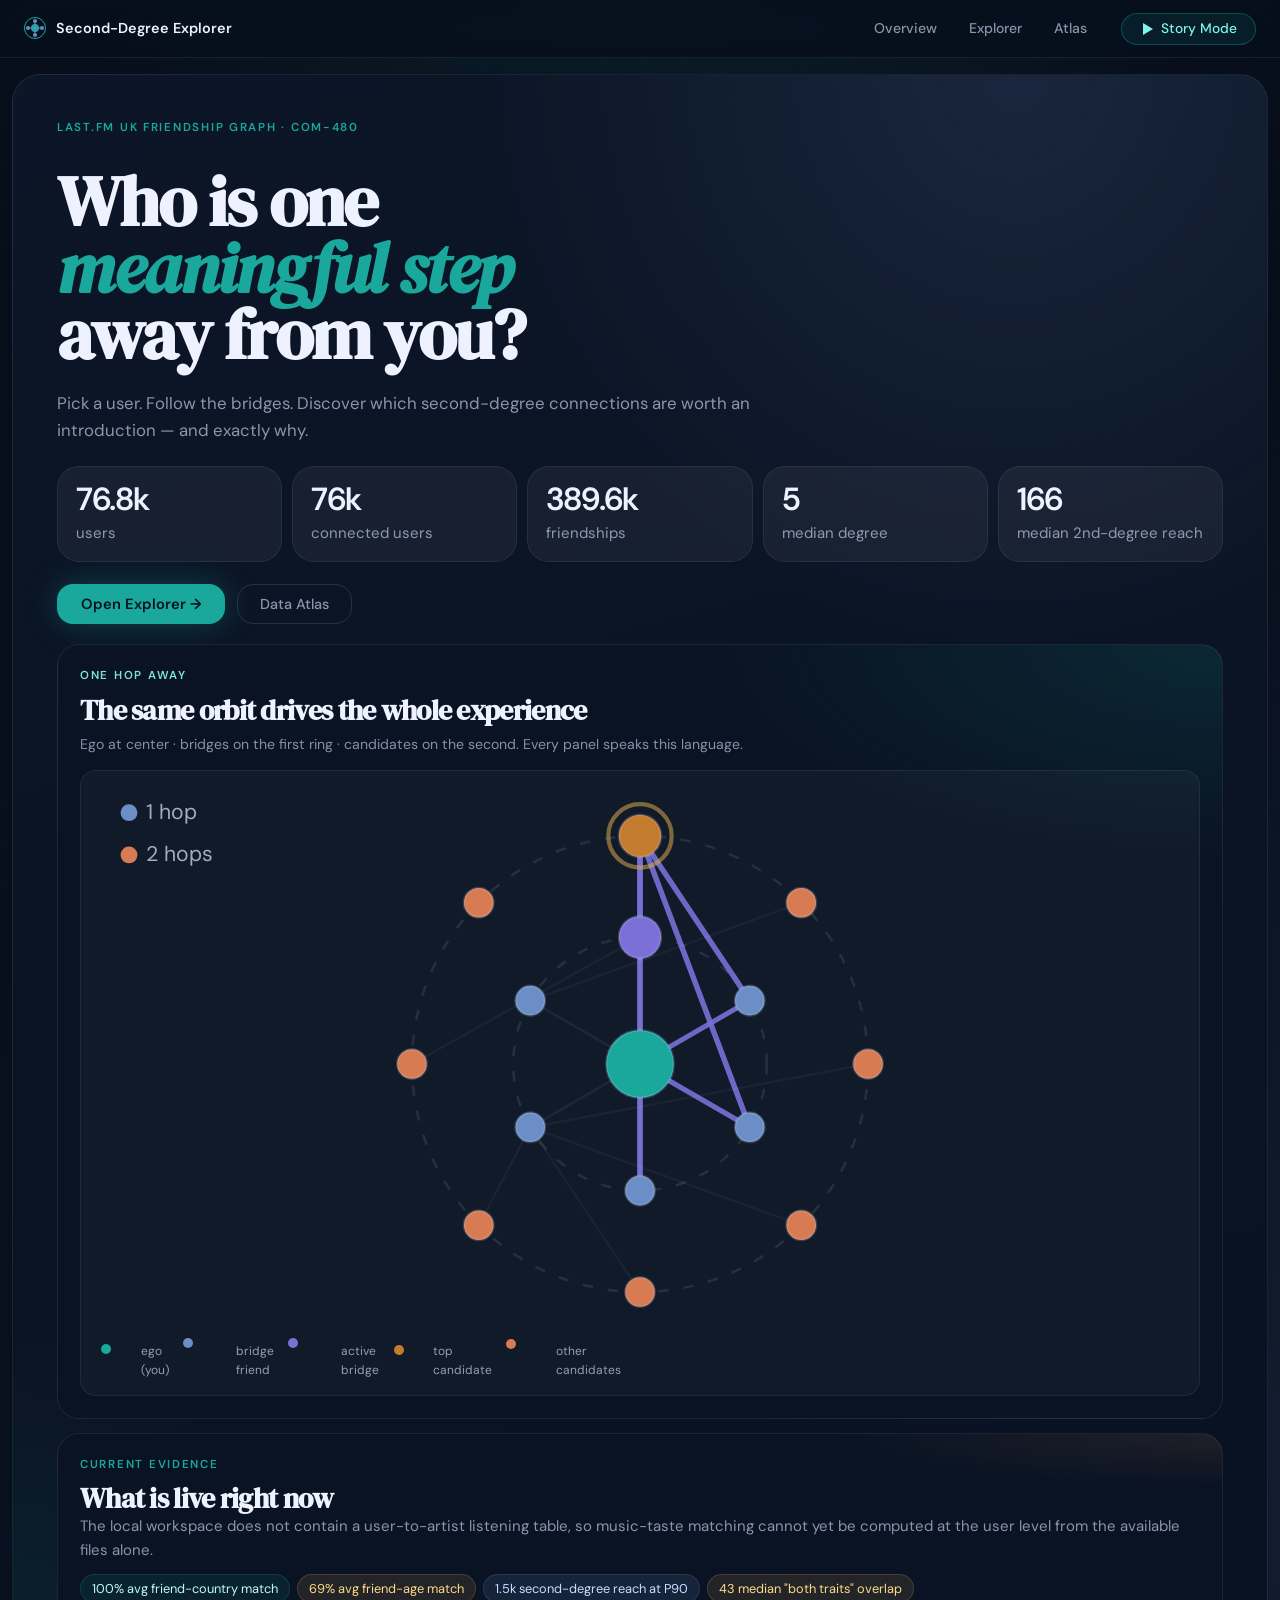
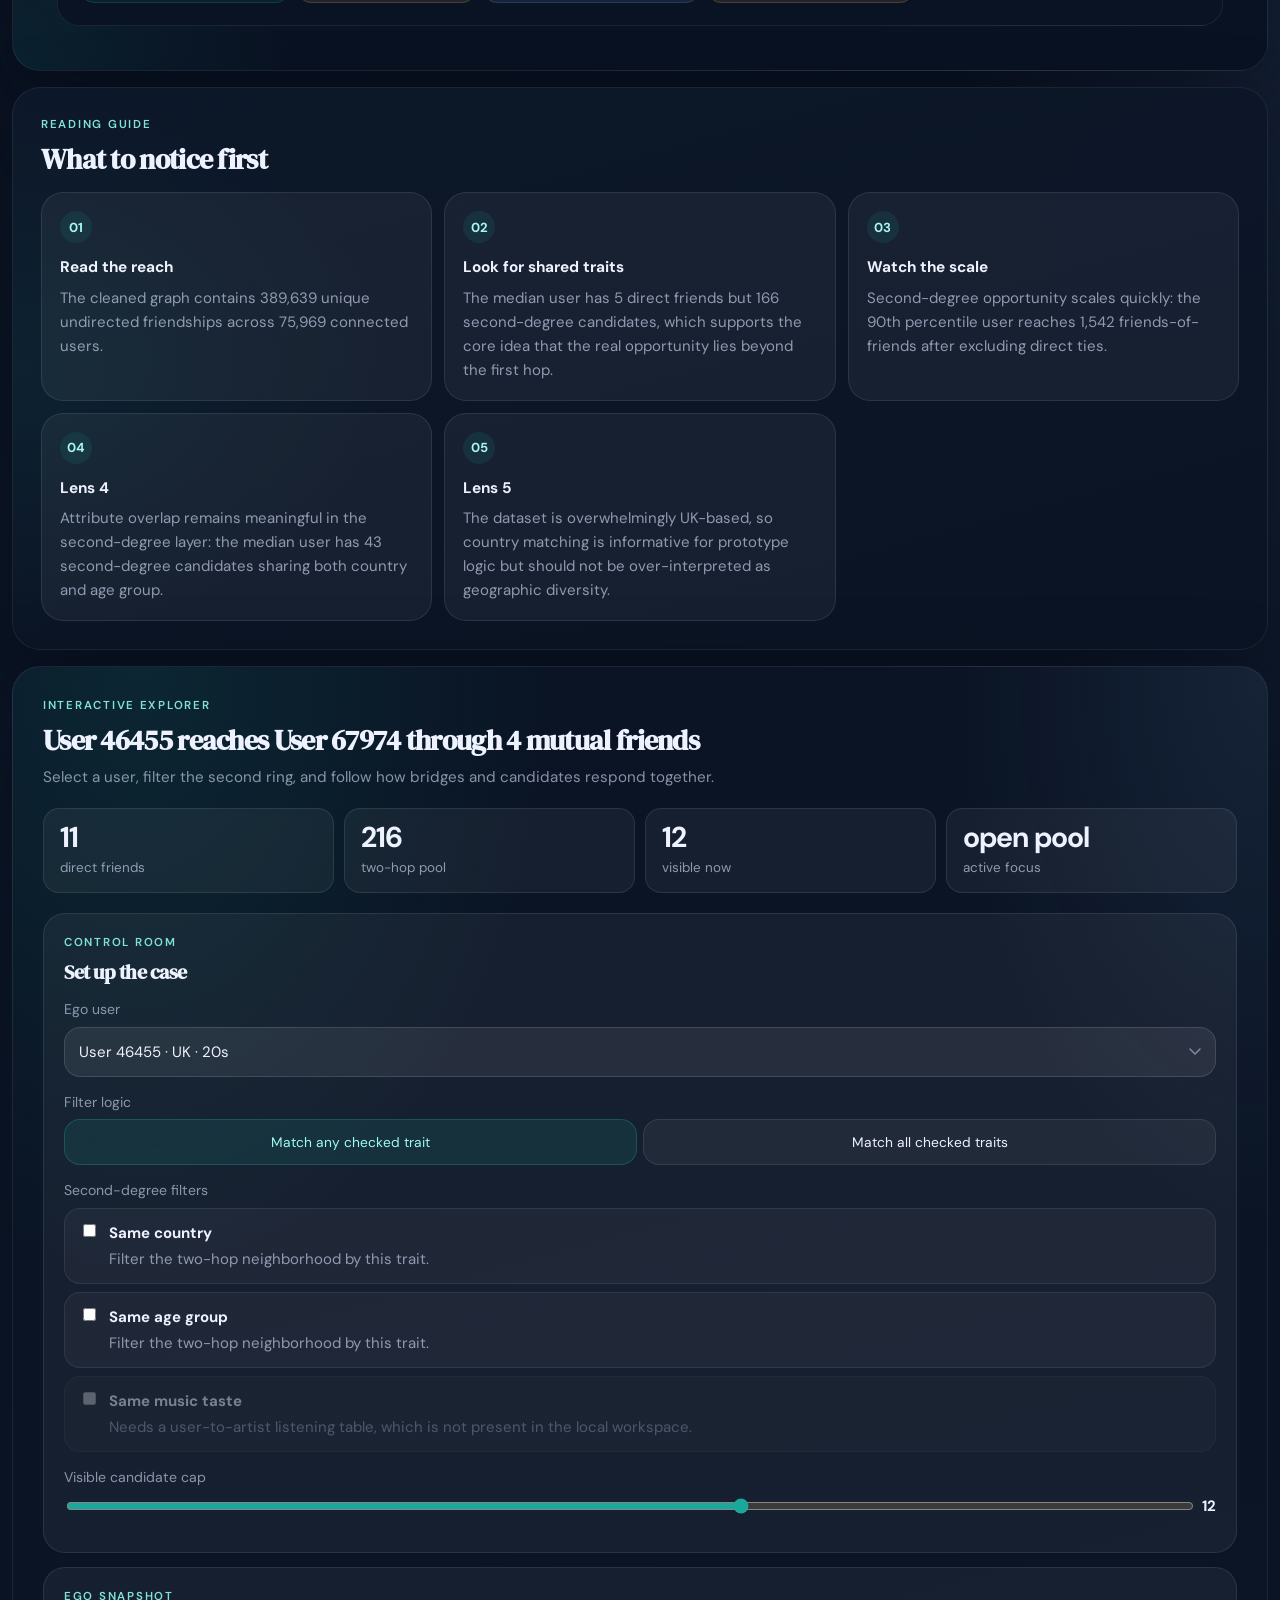
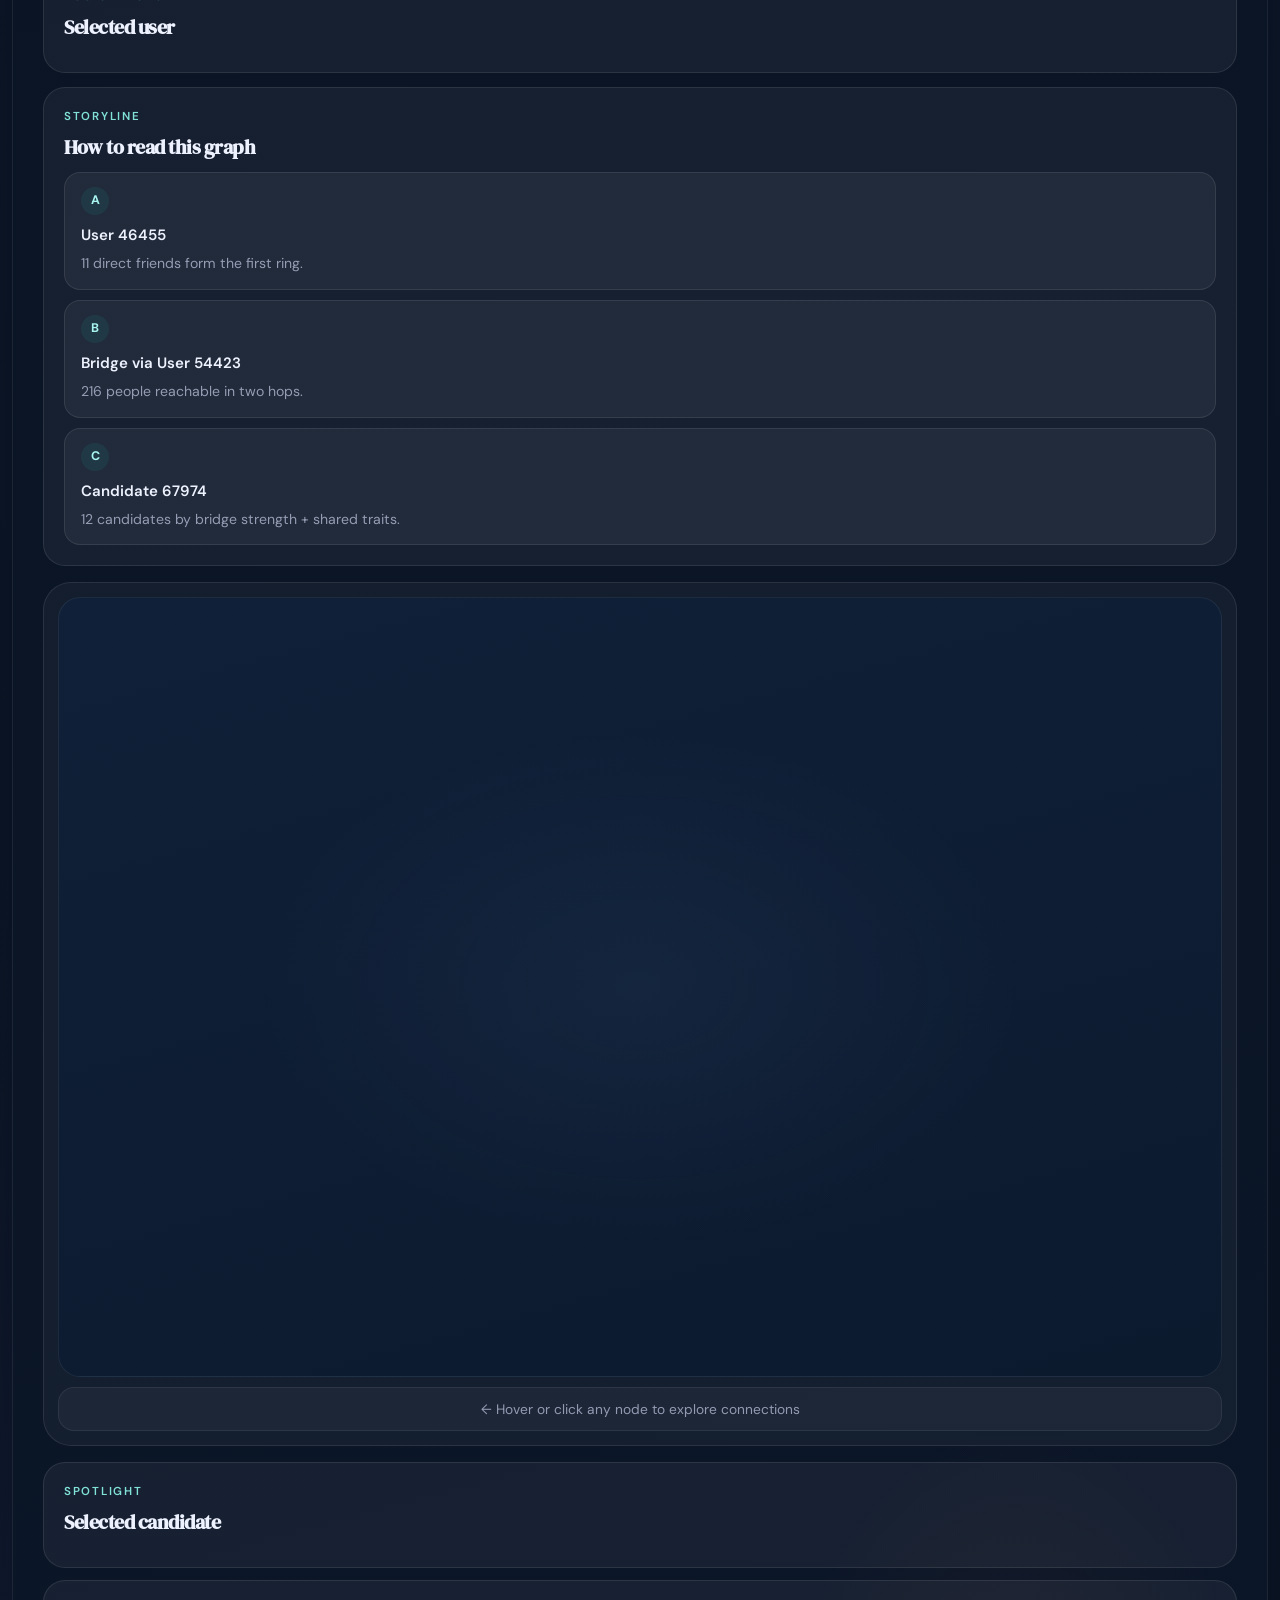
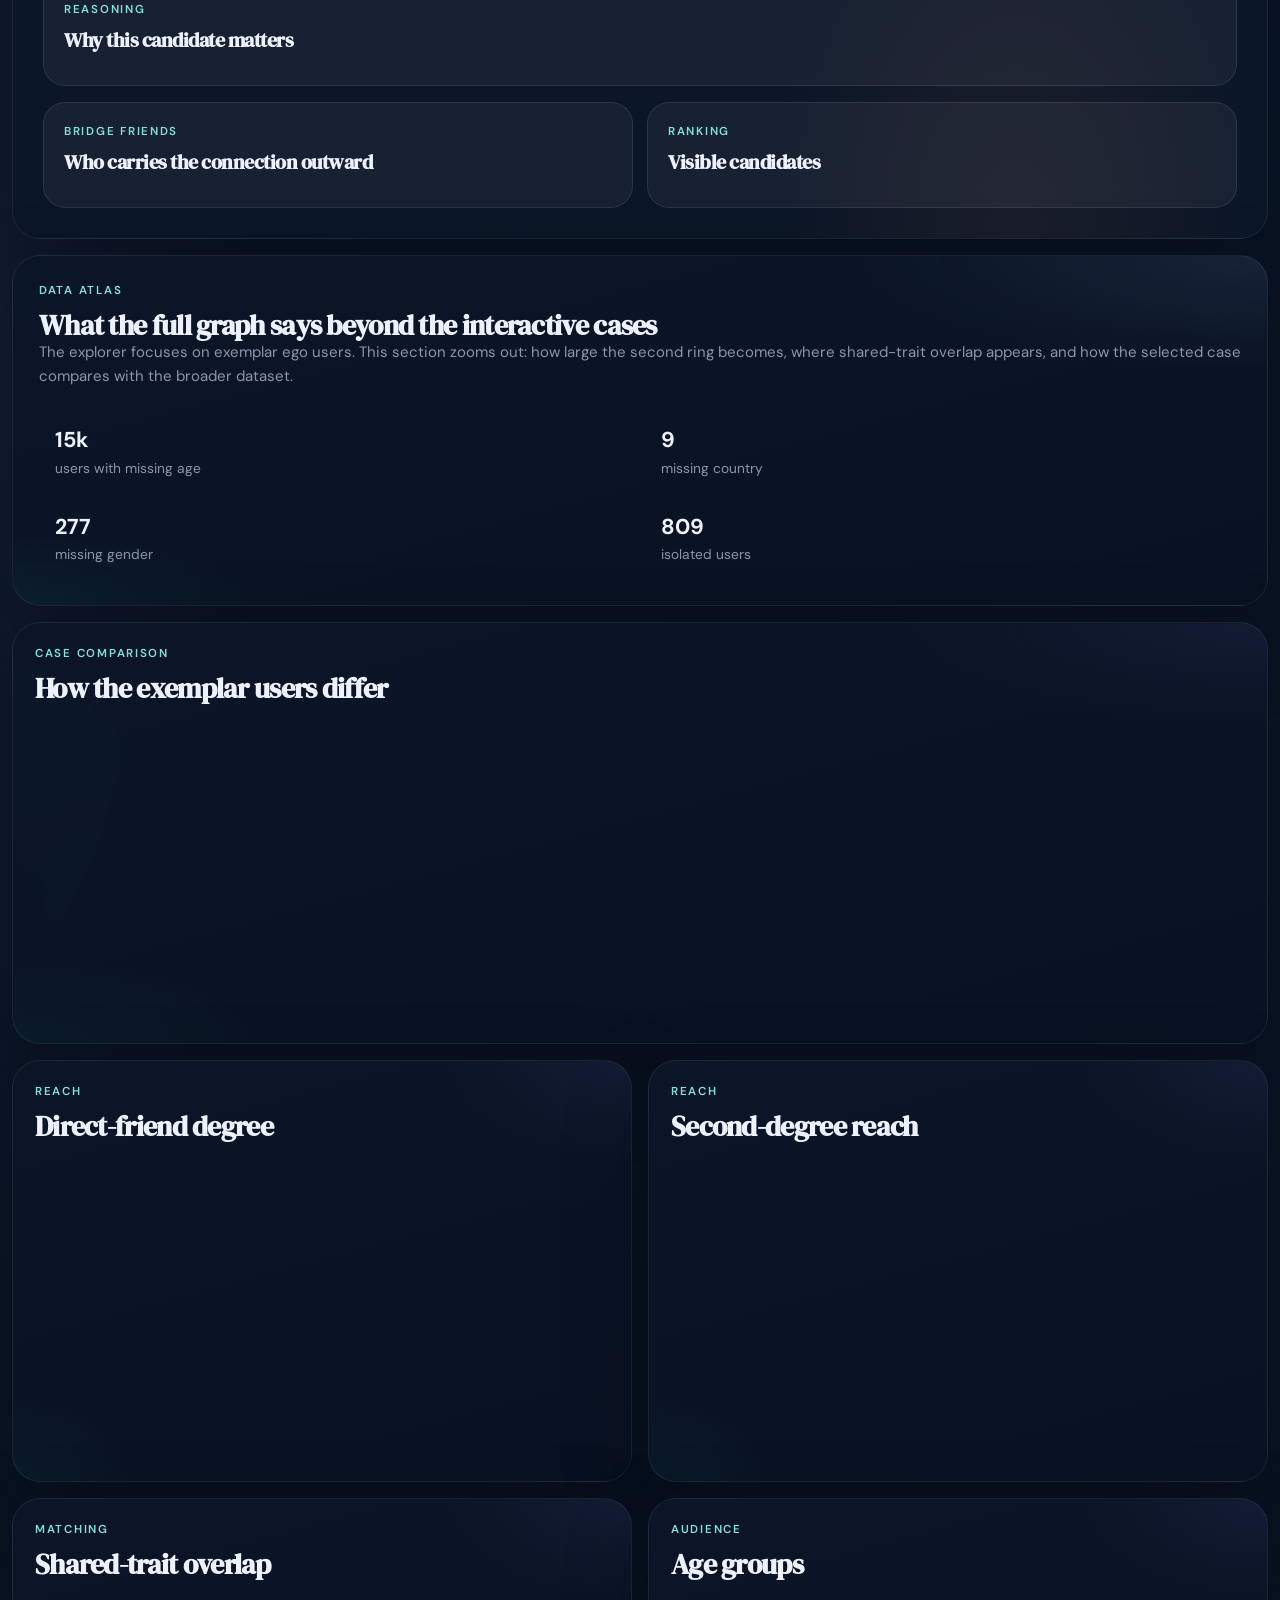
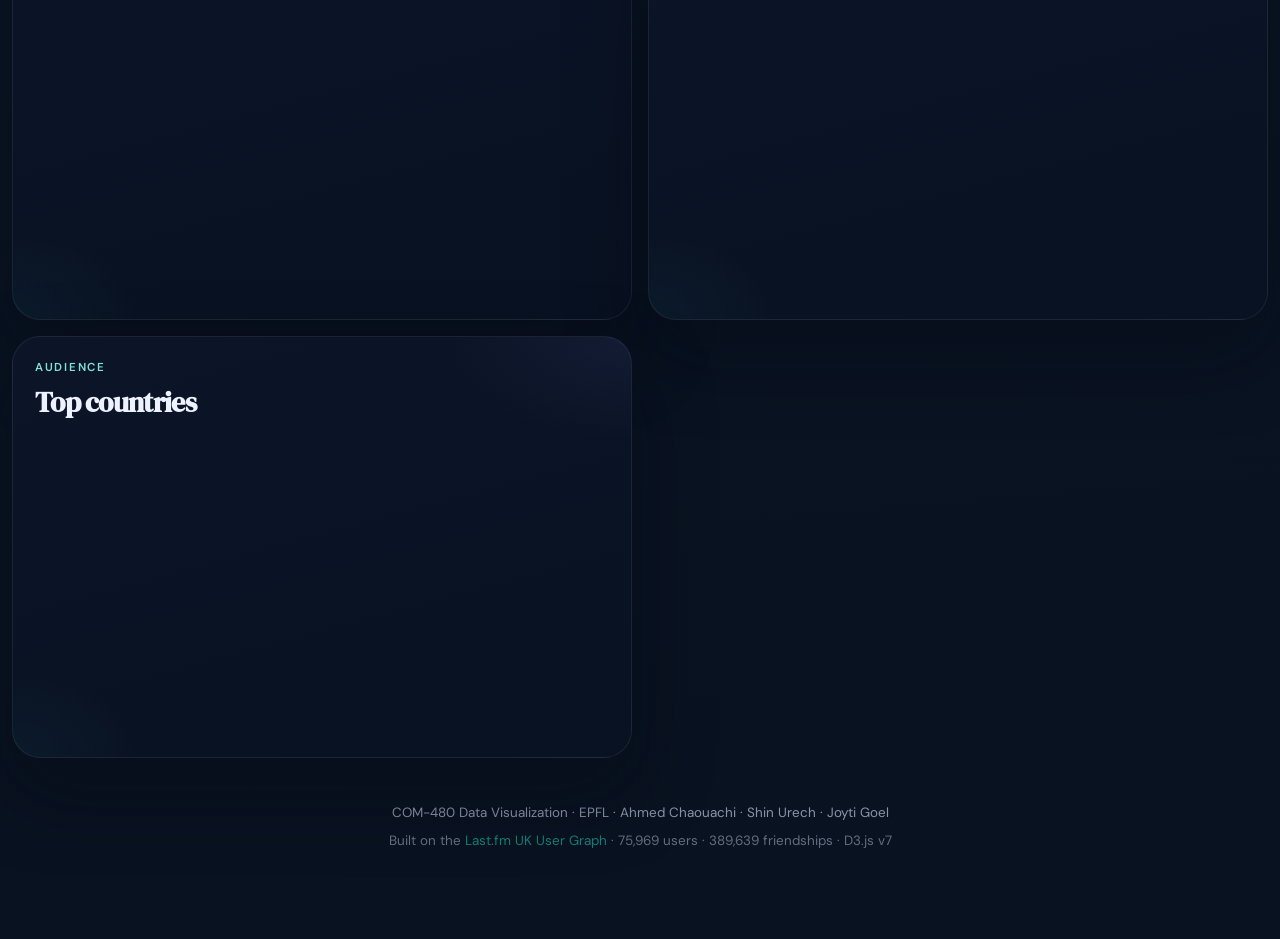
==== commit 89182c07: "Upgrade site to new visualization version, reorganize repo - Replace docs/ with new v2 site (sticky " ====
--- a/docs/index.html
+++ b/docs/index.html
@@ -4,18 +4,81 @@
   <meta charset="UTF-8">
   <meta name="viewport" content="width=device-width, initial-scale=1.0">
   <title>Second-Degree Connection Explorer</title>
-  <link rel="stylesheet" href="./styles.css?v=onehop11">
+  <link rel="preconnect" href="https://fonts.googleapis.com">
+  <link rel="preconnect" href="https://fonts.gstatic.com" crossorigin>
+  <link href="https://fonts.googleapis.com/css2?family=DM+Serif+Display:ital@0;1&family=DM+Sans:wght@300;400;500;600&display=swap" rel="stylesheet">
+  <link rel="stylesheet" href="./styles.css?v=v2">
 </head>
 <body>
+
+  <!-- ─── Sticky nav ──────────────────────────────────────────────────────── -->
+  <nav class="site-nav" id="site-nav">
+    <div class="nav-inner">
+      <a class="nav-brand" href="#top">
+        <svg width="22" height="22" viewBox="0 0 22 22" fill="none">
+          <circle cx="11" cy="11" r="10.5" stroke="#1aa89d" stroke-width="1"/>
+          <circle cx="11" cy="11" r="4" fill="#1aa89d"/>
+          <circle cx="4"  cy="11" r="2" fill="#6b8ec6"/>
+          <circle cx="18" cy="11" r="2" fill="#6b8ec6"/>
+          <circle cx="11" cy="4"  r="2" fill="#6b8ec6"/>
+          <circle cx="11" cy="18" r="2" fill="#6b8ec6"/>
+          <line x1="11" y1="11" x2="4"  y2="11" stroke="#6b8ec6" stroke-width="1"/>
+          <line x1="11" y1="11" x2="18" y2="11" stroke="#6b8ec6" stroke-width="1"/>
+          <line x1="11" y1="11" x2="11" y2="4"  stroke="#6b8ec6" stroke-width="1"/>
+          <line x1="11" y1="11" x2="11" y2="18" stroke="#6b8ec6" stroke-width="1"/>
+        </svg>
+        <span>Second-Degree Explorer</span>
+      </a>
+      <div class="nav-links">
+        <a href="#top" class="nav-link">Overview</a>
+        <a href="#explorer" class="nav-link">Explorer</a>
+        <a href="#atlas" class="nav-link">Atlas</a>
+      </div>
+      <button class="nav-story-btn" id="story-mode-btn">
+        <svg width="14" height="14" viewBox="0 0 14 14" fill="none"><polygon points="3,1 13,7 3,13" fill="currentColor"/></svg>
+        Story Mode
+      </button>
+    </div>
+  </nav>
+
+  <!-- ─── Story mode overlay ─────────────────────────────────────────────── -->
+  <div class="story-overlay" id="story-overlay" style="display:none">
+    <div class="story-panel">
+      <div class="story-panel-header">
+        <div>
+          <p class="eyebrow">Guided Tour</p>
+          <h2 id="story-panel-title">Introducing the Explorer</h2>
+        </div>
+        <button class="story-close" id="story-close">✕</button>
+      </div>
+      <div class="story-body">
+        <div id="story-visual" class="story-visual"></div>
+        <p id="story-desc" class="story-desc"></p>
+        <div class="story-steps" id="story-step-dots"></div>
+      </div>
+      <div class="story-footer">
+        <button class="story-nav-btn" id="story-prev">← Prev</button>
+        <span id="story-counter" class="story-counter">1 / 5</span>
+        <button class="story-nav-btn primary" id="story-next">Next →</button>
+      </div>
+    </div>
+  </div>
+
   <div class="shell">
+
+    <!-- ─── Hero ───────────────────────────────────────────────────────────── -->
     <header id="top" class="hero panel">
       <div class="hero-main">
-        <p class="eyebrow">Milestone 2 Prototype</p>
-        <h1>See the people you can already reach through one trusted friend.</h1>
+        <p class="eyebrow">Last.fm UK Friendship Graph · COM-480</p>
+        <h1>Who is one<br><em>meaningful step</em><br>away from you?</h1>
         <p class="lead">
-          Explore the second-degree layer around a user and see which bridge friends open the strongest nearby connections.
+          Pick a user. Follow the bridges. Discover which second-degree connections are worth an introduction — and exactly why.
         </p>
         <div id="overview-strip" class="overview-strip"></div>
+        <div class="hero-actions">
+          <a href="#explorer" class="btn-primary">Open Explorer →</a>
+          <a href="#atlas" class="btn-ghost">Data Atlas</a>
+        </div>
       </div>
 
       <aside class="hero-side">
@@ -23,9 +86,7 @@
           <div class="hero-preview-copy">
             <p class="eyebrow">One Hop Away</p>
             <h2>The same orbit drives the whole experience</h2>
-            <p class="note-copy">
-              The hero preview, the main explorer, and the lower analysis all revolve around the same idea: one user at the center, bridge friends on the first ring, and reachable candidates on the second.
-            </p>
+            <p class="note-copy">Ego at center · bridges on the first ring · candidates on the second. Every panel speaks this language.</p>
           </div>
           <div id="hero-visual" class="hero-visual"></div>
         </article>
@@ -39,22 +100,22 @@
       </aside>
     </header>
 
+    <!-- ─── Insights band ──────────────────────────────────────────────────── -->
     <section class="panel narrative-band">
       <div class="section-head">
         <p class="eyebrow">Reading Guide</p>
-        <h2>What the audience should notice first</h2>
+        <h2>What to notice first</h2>
       </div>
       <div id="insight-list" class="insight-list"></div>
     </section>
 
+    <!-- ─── Explorer ──────────────────────────────────────────────────────── -->
     <section id="explorer" class="panel explorer-panel">
       <div class="explorer-head">
         <div class="explorer-copy">
-          <p class="eyebrow">Interactive Prototype</p>
+          <p class="eyebrow">Interactive Explorer</p>
           <h2 id="stage-title">From one person to a reachable neighborhood</h2>
-          <p class="explorer-lead">
-            Select a user, filter the second ring, and follow how bridges and candidates respond together.
-          </p>
+          <p class="explorer-lead">Select a user, filter the second ring, and follow how bridges and candidates respond together.</p>
         </div>
         <div id="stage-metrics" class="stage-metrics"></div>
       </div>
@@ -110,7 +171,7 @@
       <div class="graph-stage-grid">
         <div class="graph-wrap">
           <div id="graph" class="graph"></div>
-          <div id="graph-hint" class="graph-hint"></div>
+          <div id="graph-hint" class="graph-hint">← Hover or click any node to explore connections</div>
         </div>
 
         <aside class="graph-side">
@@ -151,13 +212,12 @@
       </div>
     </section>
 
+    <!-- ─── Atlas header ───────────────────────────────────────────────────── -->
     <section id="atlas" class="panel atlas-header">
       <div class="atlas-copy">
         <p class="eyebrow">Data Atlas</p>
         <h2>What the full graph says beyond the interactive cases</h2>
-        <p class="note-copy">
-          The explorer focuses on exemplar ego users. This section keeps the same story but zooms out: how large the second ring becomes, where shared-trait overlap actually appears, and how the selected case compares with the broader dataset.
-        </p>
+        <p class="note-copy">The explorer focuses on exemplar ego users. This section zooms out: how large the second ring becomes, where shared-trait overlap appears, and how the selected case compares with the broader dataset.</p>
       </div>
       <div class="atlas-side">
         <div id="atlas-focus" class="atlas-focus"></div>
@@ -214,11 +274,52 @@
         <div id="chart-countries" class="chart"></div>
       </article>
     </section>
+
+    <!-- ─── Footer ─────────────────────────────────────────────────────────── -->
+    <footer class="site-footer">
+      <p>COM-480 Data Visualization · EPFL · Ahmed Chaouachi · Shin Urech · Joyti Goel</p>
+      <p class="footer-note">Built on the <a href="https://zenodo.org/records/10694369" target="_blank" rel="noopener">Last.fm UK User Graph</a> · 75,969 users · 389,639 friendships · D3.js v7</p>
+    </footer>
+
+  </div><!-- /.shell -->
+
+  <div id="tooltip" class="node-tooltip" style="display:none"></div>
+
+  <!-- Tweaks panel -->
+  <div class="tweaks-panel" id="tweaks-panel" style="display:none">
+    <div class="tweaks-header">
+      <strong>Tweaks</strong>
+      <button class="tweaks-close" id="tweaks-close">✕</button>
+    </div>
+    <label class="tweak-row">
+      <span>Graph physics strength</span>
+      <input type="range" id="tweak-charge" min="50" max="400" value="220" step="10">
+    </label>
+    <label class="tweak-row">
+      <span>Node size scale</span>
+      <input type="range" id="tweak-nodesize" min="0.6" max="1.6" value="1" step="0.1">
+    </label>
+    <label class="tweak-row">
+      <span>Show ring labels</span>
+      <input type="checkbox" id="tweak-ringlabels" checked>
+    </label>
+    <label class="tweak-row">
+      <span>Dim unrelated links</span>
+      <input type="checkbox" id="tweak-dimlinks" checked>
+    </label>
+    <div class="tweak-row">
+      <span>Accent theme</span>
+      <div class="tweak-themes" id="tweak-themes">
+        <button class="theme-dot active" data-theme="default" style="background:#1aa89d" title="Default teal"></button>
+        <button class="theme-dot" data-theme="violet" style="background:#7a70d8" title="Violet"></button>
+        <button class="theme-dot" data-theme="coral" style="background:#ef8c59" title="Coral"></button>
+        <button class="theme-dot" data-theme="amber" style="background:#d9a64f" title="Amber"></button>
+      </div>
+    </div>
   </div>
 
-  <div id="tooltip" class="node-tooltip" style="display:none"></div>
   <script src="https://d3js.org/d3.v7.min.js"></script>
-  <script src="./data.js?v=onehop11"></script>
-  <script src="./app.js?v=onehop11"></script>
+  <script src="./data.js?v=v2"></script>
+  <script src="./app.js?v=v2"></script>
 </body>
 </html>
--- a/docs/styles.css
+++ b/docs/styles.css
@@ -1,442 +1,404 @@
+/* ─── Design tokens ──────────────────────────────────────────────────────── */
 :root {
-  --bg: #091321;
-  --bg-deep: #13263d;
-  --panel: rgba(14, 27, 44, 0.76);
-  --panel-strong: rgba(18, 35, 56, 0.92);
-  --panel-soft: rgba(20, 39, 62, 0.82);
-  --ink: #f4f7ff;
-  --muted: rgba(231, 238, 255, 0.76);
-  --line: rgba(255, 255, 255, 0.08);
-  --navy: #102c46;
-  --teal: #1aa89d;
-  --sky: #6b8ec6;
-  --coral: #ef8c59;
-  --amber: #d9a64f;
-  --violet: #7a70d8;
-  --dark: #0c1728;
-  --dark-2: #13263d;
-  --dark-3: #183653;
-  --light-ink: #f4f7ff;
-  --light-muted: rgba(231, 238, 255, 0.74);
-  --shadow: 0 30px 80px rgba(6, 12, 24, 0.3);
-  --radius-xl: 32px;
-  --radius-lg: 24px;
-  --radius-md: 18px;
-}
-
-* {
-  box-sizing: border-box;
-}
-
-html {
-  scroll-behavior: smooth;
-}
-
-#top,
-#explorer,
-#atlas,
-#graph,
-#chart-cases {
-  scroll-margin-top: 18px;
-}
-
+  --bg:            #080f1c;
+  --bg-deep:       #0d1a2e;
+  --panel:         rgba(12, 23, 40, 0.82);
+  --panel-strong:  rgba(14, 28, 48, 0.96);
+  --ink:           #eef2ff;
+  --muted:         rgba(220, 228, 255, 0.62);
+  --line:          rgba(255,255,255,0.07);
+  --teal:          #1aa89d;
+  --teal-glow:     rgba(26,168,157,0.18);
+  --sky:           #6b8ec6;
+  --coral:         #ef8c59;
+  --amber:         #d9a64f;
+  --violet:        #7a70d8;
+  --shadow:        0 32px 80px rgba(4,8,20,0.42);
+  --shadow-sm:     0 8px 24px rgba(4,8,20,0.28);
+  --radius-xl:     28px;
+  --radius-lg:     22px;
+  --radius-md:     16px;
+  --radius-sm:     10px;
+  --accent:        var(--teal);
+  --accent-glow:   var(--teal-glow);
+  --nav-h:         58px;
+  --transition:    200ms cubic-bezier(0.32,0,0.16,1);
+}
+
+/* ─── Theme variants ─────────────────────────────────────────────────────── */
+[data-theme="violet"] { --accent: #7a70d8; --accent-glow: rgba(122,112,216,0.18); }
+[data-theme="coral"]  { --accent: #ef8c59; --accent-glow: rgba(239,140,89,0.16);  }
+[data-theme="amber"]  { --accent: #d9a64f; --accent-glow: rgba(217,166,79,0.16);  }
+
+*, *::before, *::after { box-sizing: border-box; }
+html { scroll-behavior: smooth; scroll-padding-top: calc(var(--nav-h) + 16px); }
+
+/* ─── Body & background ──────────────────────────────────────────────────── */
 body {
   margin: 0;
   color: var(--ink);
-  font-family: "Avenir Next", "Segoe UI", "Helvetica Neue", Arial, sans-serif;
-  background:
-    radial-gradient(circle at 50% -8%, rgba(26, 168, 157, 0.22), transparent 26%),
-    radial-gradient(circle at 100% 14%, rgba(107, 142, 198, 0.18), transparent 24%),
-    radial-gradient(circle at 0% 60%, rgba(239, 140, 89, 0.12), transparent 24%),
-    linear-gradient(180deg, #091321 0%, #13263d 38%, #102236 100%);
+  font-family: "DM Sans", "Avenir Next", "Segoe UI", Arial, sans-serif;
+  font-size: 15px;
+  line-height: 1.6;
+  background:
+    radial-gradient(ellipse 80% 40% at 50% -10%, rgba(26,168,157,0.15) 0%, transparent 60%),
+    radial-gradient(ellipse 50% 30% at 100% 20%, rgba(107,142,198,0.12) 0%, transparent 50%),
+    radial-gradient(ellipse 40% 30% at 0% 70%,  rgba(122,112,216,0.08) 0%, transparent 50%),
+    linear-gradient(175deg, #080f1c 0%, #0d1829 45%, #091220 100%);
   min-height: 100vh;
 }
 
+/* subtle grid texture */
 body::before {
   content: "";
+  position: fixed; inset: 0;
+  pointer-events: none;
+  opacity: 0.09;
+  background-image:
+    linear-gradient(rgba(255,255,255,0.2) 1px, transparent 1px),
+    linear-gradient(90deg, rgba(255,255,255,0.14) 1px, transparent 1px);
+  background-size: 100% 40px, 40px 100%;
+}
+
+/* ─── Nav ────────────────────────────────────────────────────────────────── */
+.site-nav {
   position: fixed;
-  inset: 0;
-  pointer-events: none;
-  opacity: 0.18;
-  background-image:
-    linear-gradient(rgba(255, 255, 255, 0.18) 1px, transparent 1px),
-    linear-gradient(90deg, rgba(255, 255, 255, 0.12) 1px, transparent 1px);
-  background-size: 100% 36px, 36px 100%;
-}
-
-body::after {
-  content: "";
-  position: fixed;
-  inset: 0;
-  pointer-events: none;
-  background:
-    radial-gradient(circle at 18% 12%, rgba(129, 226, 216, 0.1), transparent 20%),
-    radial-gradient(circle at 84% 22%, rgba(122, 112, 216, 0.12), transparent 22%);
-}
-
+  top: 0; left: 0; right: 0;
+  z-index: 200;
+  height: var(--nav-h);
+  background: rgba(8,15,28,0.82);
+  border-bottom: 1px solid var(--line);
+  backdrop-filter: blur(20px) saturate(160%);
+  -webkit-backdrop-filter: blur(20px) saturate(160%);
+  transition: background var(--transition);
+}
+.site-nav.scrolled {
+  background: rgba(8,15,28,0.96);
+  box-shadow: 0 4px 24px rgba(0,0,0,0.28);
+}
+.nav-inner {
+  display: flex;
+  align-items: center;
+  gap: 20px;
+  height: 100%;
+  max-width: 1520px;
+  margin: 0 auto;
+  padding: 0 24px;
+}
+.nav-brand {
+  display: flex;
+  align-items: center;
+  gap: 10px;
+  color: var(--ink);
+  text-decoration: none;
+  font-weight: 600;
+  font-size: 0.9rem;
+  white-space: nowrap;
+  flex-shrink: 0;
+}
+.nav-brand svg { flex-shrink: 0; }
+.nav-links {
+  display: flex;
+  gap: 4px;
+  margin-left: auto;
+}
+.nav-link {
+  color: var(--muted);
+  text-decoration: none;
+  font-size: 0.88rem;
+  font-weight: 500;
+  padding: 7px 14px;
+  border-radius: var(--radius-sm);
+  transition: color var(--transition), background var(--transition);
+}
+.nav-link:hover { color: var(--ink); background: rgba(255,255,255,0.06); }
+.nav-story-btn {
+  display: flex;
+  align-items: center;
+  gap: 7px;
+  padding: 8px 18px;
+  border-radius: var(--radius-md);
+  border: 1px solid rgba(26,168,157,0.35);
+  background: rgba(26,168,157,0.1);
+  color: #7df5ec;
+  font: 500 0.86rem/1 "DM Sans", sans-serif;
+  cursor: pointer;
+  transition: background var(--transition), border-color var(--transition), transform var(--transition);
+  white-space: nowrap;
+}
+.nav-story-btn:hover {
+  background: rgba(26,168,157,0.18);
+  border-color: rgba(26,168,157,0.55);
+  transform: translateY(-1px);
+}
+
+/* ─── Shell ──────────────────────────────────────────────────────────────── */
 .shell {
-  width: min(1500px, calc(100vw - 28px));
-  margin: 14px auto 60px;
+  width: min(1500px, calc(100vw - 24px));
+  margin: calc(var(--nav-h) + 16px) auto 60px;
   position: relative;
   z-index: 1;
-}
-
-.shell::before {
-  content: "";
-  position: absolute;
-  inset: 120px 3% 40px;
-  border-radius: 56px;
-  background:
-    radial-gradient(circle at 50% 0%, rgba(129, 226, 216, 0.06), transparent 34%),
-    linear-gradient(180deg, rgba(16, 34, 54, 0.08), rgba(16, 34, 54, 0.02));
-  pointer-events: none;
-}
-
+  display: flex;
+  flex-direction: column;
+  gap: 16px;
+}
+
+/* ─── Panel base ─────────────────────────────────────────────────────────── */
 .panel {
-  min-width: 0;
-  background:
-    linear-gradient(180deg, rgba(255, 255, 255, 0.08), rgba(255, 255, 255, 0.04)),
+  background:
+    linear-gradient(160deg, rgba(255,255,255,0.06) 0%, rgba(255,255,255,0.02) 100%),
     var(--panel);
   border: 1px solid var(--line);
   border-radius: var(--radius-xl);
   box-shadow: var(--shadow);
-  backdrop-filter: blur(12px);
-}
-
-.hero,
-.narrative-band,
-.explorer-panel,
-.atlas-header,
-.chart-panel {
-  position: relative;
-  isolation: isolate;
-}
-
-h1,
-h2,
-h3 {
+  backdrop-filter: blur(16px) saturate(120%);
+  -webkit-backdrop-filter: blur(16px) saturate(120%);
+}
+
+/* ─── Typography ─────────────────────────────────────────────────────────── */
+h1, h2, h3 {
   margin: 0;
-  font-family: "Iowan Old Style", "Palatino Linotype", "Book Antiqua", Georgia, serif;
-  letter-spacing: -0.03em;
-}
-
+  font-family: "DM Serif Display", "Iowan Old Style", Georgia, serif;
+  letter-spacing: -0.025em;
+  text-wrap: balance;
+}
 h1 {
-  font-size: clamp(2.8rem, 5.5vw, 5.2rem);
-  line-height: 0.92;
-  max-width: 12ch;
-}
-
-h2 {
-  font-size: clamp(1.7rem, 2.1vw, 2.8rem);
-  line-height: 1.02;
-}
-
-h3 {
-  font-size: clamp(1.35rem, 1.6vw, 1.8rem);
-  line-height: 1.05;
-}
-
-p {
-  line-height: 1.6;
-}
+  font-size: clamp(3rem, 5.5vw, 5.6rem);
+  line-height: 0.94;
+}
+h1 em {
+  font-style: italic;
+  color: var(--accent);
+}
+h2 { font-size: clamp(1.6rem, 2.2vw, 2.6rem); line-height: 1.05; }
+h3 { font-size: clamp(1.25rem, 1.5vw, 1.7rem); line-height: 1.08; }
+p { margin: 0; }
 
 .eyebrow {
   margin: 0 0 10px;
-  color: var(--teal);
+  color: var(--accent);
   text-transform: uppercase;
-  letter-spacing: 0.16em;
-  font-size: 0.76rem;
-  font-weight: 700;
-}
-
-.section-head {
-  margin-bottom: 18px;
-}
-
-.section-head.compact {
-  margin-bottom: 14px;
-}
-
-.lead,
-.note-copy,
-.field span,
-.hero-stat span,
-.insight-card p,
-.quality-stat p,
-.bridge-item p,
-.candidate-row p,
-.detail-card p,
-.path-card p {
+  letter-spacing: 0.15em;
+  font-size: 0.72rem;
+  font-weight: 600;
+}
+.section-head { margin-bottom: 18px; }
+.section-head.compact { margin-bottom: 14px; }
+.lead, .note-copy, .field span,
+.hero-stat span, .insight-card p,
+.quality-stat p, .bridge-item p,
+.candidate-row p, .detail-card p, .path-card p {
   color: var(--muted);
 }
 
+/* ─── Hero ───────────────────────────────────────────────────────────────── */
 .hero {
   display: grid;
-  grid-template-columns: minmax(0, 1.08fr) minmax(340px, 0.92fr);
+  grid-template-columns: minmax(0, 1.1fr) minmax(340px, 0.9fr);
   gap: 20px;
-  padding: 34px;
-  position: relative;
+  padding: 44px;
   overflow: hidden;
   background:
-    radial-gradient(circle at 78% 2%, rgba(107, 142, 198, 0.16), transparent 28%),
-    radial-gradient(circle at 2% 98%, rgba(26, 168, 157, 0.12), transparent 24%),
-    linear-gradient(180deg, rgba(14, 28, 46, 0.96), rgba(10, 22, 38, 0.98));
-}
-
-.hero::after {
-  content: "";
-  position: absolute;
-  inset: auto -10% -26% auto;
-  width: 480px;
-  height: 480px;
-  border-radius: 50%;
-  background: radial-gradient(circle, rgba(122, 112, 216, 0.12), transparent 68%);
-  pointer-events: none;
-}
-
+    radial-gradient(ellipse 70% 60% at 80% 0%,  rgba(107,142,198,0.14) 0%, transparent 60%),
+    radial-gradient(ellipse 40% 40% at 0% 100%, rgba(26,168,157,0.10) 0%, transparent 55%),
+    linear-gradient(165deg, rgba(12,22,40,0.98) 0%, rgba(9,18,34,0.99) 100%);
+}
 .hero-main {
   display: flex;
   flex-direction: column;
-  gap: 20px;
-}
-
+  gap: 22px;
+}
 .lead {
   margin: 0;
-  max-width: 720px;
-  font-size: 1.04rem;
-}
-
+  max-width: 60ch;
+  font-size: 1.05rem;
+}
+.hero-actions {
+  display: flex;
+  gap: 12px;
+  align-items: center;
+  flex-wrap: wrap;
+}
+.btn-primary {
+  display: inline-flex;
+  align-items: center;
+  gap: 6px;
+  padding: 13px 24px;
+  border-radius: var(--radius-md);
+  background: var(--accent);
+  color: #06131e;
+  font: 600 0.92rem/1 "DM Sans", sans-serif;
+  text-decoration: none;
+  transition: opacity var(--transition), transform var(--transition), box-shadow var(--transition);
+  box-shadow: 0 0 32px rgba(26,168,157,0.3);
+}
+.btn-primary:hover { opacity: 0.9; transform: translateY(-2px); box-shadow: 0 0 48px rgba(26,168,157,0.4); }
+.btn-ghost {
+  display: inline-flex;
+  padding: 12px 22px;
+  border-radius: var(--radius-md);
+  border: 1px solid rgba(255,255,255,0.12);
+  color: var(--muted);
+  font: 500 0.9rem/1 "DM Sans", sans-serif;
+  text-decoration: none;
+  transition: border-color var(--transition), color var(--transition), background var(--transition);
+}
+.btn-ghost:hover { border-color: rgba(255,255,255,0.22); color: var(--ink); background: rgba(255,255,255,0.04); }
+
+/* overview stat cards */
 .overview-strip {
   display: grid;
-  grid-template-columns: repeat(auto-fit, minmax(160px, 1fr));
-  gap: 12px;
-}
-
+  grid-template-columns: repeat(auto-fit, minmax(150px, 1fr));
+  gap: 10px;
+}
 .hero-stat {
-  padding: 18px;
+  padding: 16px 18px;
   border-radius: var(--radius-lg);
-  background: linear-gradient(180deg, rgba(255, 255, 255, 0.08), rgba(255, 255, 255, 0.04));
-  border: 1px solid rgba(255, 255, 255, 0.08);
-}
-
+  background: rgba(255,255,255,0.05);
+  border: 1px solid rgba(255,255,255,0.07);
+  transition: border-color var(--transition);
+}
+.hero-stat:hover { border-color: rgba(26,168,157,0.28); }
 .hero-stat strong {
   display: block;
-  margin-bottom: 8px;
-  font-size: 2.05rem;
+  margin-bottom: 6px;
+  font-size: 2rem;
+  font-weight: 600;
   line-height: 1;
-}
-
+  font-family: "DM Sans", sans-serif;
+  letter-spacing: -0.03em;
+}
+.hero-stat .stat-num { color: var(--ink); }
 .hero-side {
   display: grid;
   gap: 14px;
   align-content: start;
 }
-
 .hero-preview {
   padding: 22px;
-  border-radius: 28px;
-  background:
-    radial-gradient(circle at 100% 0%, rgba(26, 168, 157, 0.16), transparent 32%),
-    radial-gradient(circle at 0% 100%, rgba(107, 142, 198, 0.16), transparent 28%),
-    linear-gradient(180deg, rgba(18, 35, 56, 0.98), rgba(12, 24, 40, 0.98));
-  border: 1px solid rgba(255, 255, 255, 0.08);
-  color: var(--light-ink);
-  box-shadow: 0 28px 70px rgba(12, 23, 40, 0.24);
-}
-
-.hero-preview .eyebrow {
-  color: #81e2d8;
-}
-
-.hero-preview .note-copy {
-  color: var(--light-muted);
-}
-
-.hero-preview-copy {
-  margin-bottom: 14px;
-}
-
-.hero-preview h2 {
-  color: var(--light-ink);
-}
-
+  border-radius: var(--radius-lg);
+  background:
+    radial-gradient(ellipse 80% 50% at 100% 0%, rgba(26,168,157,0.14) 0%, transparent 55%),
+    rgba(10, 20, 36, 0.98);
+  border: 1px solid rgba(255,255,255,0.08);
+}
+.hero-preview .eyebrow { color: #81e2d8; }
+.hero-preview .note-copy { color: rgba(220,228,255,0.6); font-size: 0.88rem; margin-top: 8px; }
+.hero-preview-copy { margin-bottom: 14px; }
 .hero-visual {
-  min-height: 270px;
+  min-height: 260px;
   padding: 10px;
-  border-radius: 24px;
-  background: linear-gradient(180deg, rgba(255, 255, 255, 0.05), rgba(255, 255, 255, 0.02));
-  border: 1px solid rgba(255, 255, 255, 0.08);
-}
-
+  border-radius: var(--radius-md);
+  background: rgba(255,255,255,0.03);
+  border: 1px solid rgba(255,255,255,0.07);
+  display: flex;
+  flex-direction: column;
+}
 .note-card {
-  padding: 24px;
-  border-radius: 28px;
-  background:
-    radial-gradient(circle at 100% 0%, rgba(239, 140, 89, 0.12), transparent 26%),
-    linear-gradient(180deg, rgba(18, 35, 56, 0.88), rgba(13, 26, 43, 0.88));
-  border: 1px solid rgba(255, 255, 255, 0.08);
-}
-
-.summary-chips,
-.ego-meta,
-.bridge-meta,
-.candidate-meta,
-.detail-meta {
+  padding: 22px;
+  border-radius: var(--radius-lg);
+  background:
+    radial-gradient(ellipse 60% 50% at 100% 0%, rgba(239,140,89,0.1) 0%, transparent 55%),
+    rgba(10, 20, 36, 0.94);
+  border: 1px solid rgba(255,255,255,0.07);
+}
+.summary-chips {
   display: flex;
   flex-wrap: wrap;
-  gap: 8px;
+  gap: 7px;
   margin-top: 12px;
 }
-
 .chip {
   display: inline-flex;
   align-items: center;
-  padding: 8px 12px;
+  padding: 6px 11px;
   border-radius: 999px;
-  background: rgba(129, 226, 216, 0.1);
-  border: 1px solid rgba(129, 226, 216, 0.22);
-  color: #c5fbf5;
-  font-size: 0.84rem;
+  background: rgba(26,168,157,0.1);
+  border: 1px solid rgba(26,168,157,0.2);
+  color: #c0faf5;
+  font-size: 0.8rem;
   line-height: 1.2;
 }
-
 .chip.alt {
-  background: rgba(217, 166, 79, 0.14);
-  border-color: rgba(217, 166, 79, 0.2);
-  color: #ffd48a;
-}
-
+  background: rgba(217,166,79,0.12);
+  border-color: rgba(217,166,79,0.2);
+  color: #ffd98a;
+}
 .chip.blue {
-  background: rgba(107, 142, 198, 0.16);
-  border-color: rgba(107, 142, 198, 0.22);
-  color: #d2e2ff;
-}
-
+  background: rgba(107,142,198,0.14);
+  border-color: rgba(107,142,198,0.2);
+  color: #ccdeff;
+}
+
+/* ─── Narrative band ─────────────────────────────────────────────────────── */
 .narrative-band {
-  margin-top: 18px;
-  padding: 26px;
-  color: var(--light-ink);
-  background:
-    radial-gradient(circle at 0% 0%, rgba(26, 168, 157, 0.12), transparent 24%),
-    radial-gradient(circle at 100% 100%, rgba(107, 142, 198, 0.1), transparent 22%),
-    linear-gradient(180deg, rgba(15, 30, 48, 0.96), rgba(11, 24, 40, 0.96));
-  border-color: rgba(255, 255, 255, 0.08);
-  box-shadow: 0 28px 70px rgba(12, 23, 40, 0.22);
-}
-
-.narrative-band .eyebrow {
-  color: #81e2d8;
-}
-
-.narrative-band h2,
-.atlas-header h2,
-.chart-panel h2 {
-  color: var(--light-ink);
-}
-
-.narrative-band .insight-card,
-.atlas-header .quality-stat,
-.chart-panel {
-  background: linear-gradient(180deg, rgba(255, 255, 255, 0.08), rgba(255, 255, 255, 0.05));
-  border: 1px solid rgba(255, 255, 255, 0.1);
-  box-shadow: inset 0 1px 0 rgba(255, 255, 255, 0.04);
-}
-
-.narrative-band .insight-card p,
-.atlas-header .note-copy,
-.atlas-header .quality-stat p {
-  color: var(--light-muted);
-}
-
-.narrative-band .insight-index {
-  background: rgba(129, 226, 216, 0.12);
-  color: #b6f6f0;
-}
-
+  padding: 28px;
+  background:
+    radial-gradient(ellipse 50% 80% at 0% 50%, rgba(26,168,157,0.08) 0%, transparent 60%),
+    linear-gradient(165deg, rgba(13,24,42,0.98), rgba(10,20,36,0.98));
+  border-color: rgba(255,255,255,0.07);
+}
+.narrative-band .eyebrow { color: #81e2d8; }
 .insight-list {
   display: grid;
-  grid-template-columns: repeat(3, minmax(0, 1fr));
-  gap: 14px;
-}
-
+  grid-template-columns: repeat(3, minmax(0,1fr));
+  gap: 12px;
+}
 .insight-card {
   padding: 18px;
   border-radius: var(--radius-lg);
-  background: linear-gradient(180deg, rgba(255, 255, 255, 0.08), rgba(255, 255, 255, 0.04));
-  border: 1px solid rgba(255, 255, 255, 0.1);
-  box-shadow: inset 0 1px 0 rgba(255, 255, 255, 0.04);
-}
-
+  background: rgba(255,255,255,0.05);
+  border: 1px solid rgba(255,255,255,0.09);
+  transition: border-color var(--transition), transform var(--transition);
+}
+.insight-card:hover { border-color: rgba(26,168,157,0.25); transform: translateY(-2px); }
 .insight-index {
   display: inline-flex;
   align-items: center;
   justify-content: center;
-  width: 34px;
-  height: 34px;
+  width: 32px; height: 32px;
   margin-bottom: 12px;
   border-radius: 50%;
-  background: rgba(129, 226, 216, 0.14);
-  color: #b6f6f0;
-  font-size: 0.88rem;
+  background: rgba(26,168,157,0.12);
+  color: #a8f6ef;
+  font-size: 0.82rem;
   font-weight: 700;
 }
-
-.insight-card strong {
-  display: block;
-  margin-bottom: 8px;
-  font-size: 1rem;
-}
-
+.insight-card strong { display: block; margin-bottom: 6px; font-size: 0.96rem; }
+
+/* ─── Explorer ───────────────────────────────────────────────────────────── */
 .explorer-panel {
-  margin-top: 20px;
-  padding: 28px;
-  color: var(--light-ink);
-  background:
-    radial-gradient(circle at 10% 0%, rgba(26, 168, 157, 0.16), transparent 30%),
-    radial-gradient(circle at 100% 0%, rgba(107, 142, 198, 0.18), transparent 28%),
-    radial-gradient(circle at 80% 100%, rgba(239, 140, 89, 0.1), transparent 24%),
-    linear-gradient(180deg, rgba(12, 24, 40, 0.98), rgba(14, 30, 48, 0.98));
-  border-color: rgba(255, 255, 255, 0.08);
-  box-shadow: 0 38px 90px rgba(12, 23, 40, 0.34);
-}
-
-.explorer-panel .eyebrow {
-  color: #81e2d8;
-}
-
+  padding: 30px;
+  background:
+    radial-gradient(ellipse 60% 40% at 10% 0%,  rgba(26,168,157,0.12) 0%, transparent 55%),
+    radial-gradient(ellipse 50% 40% at 100% 0%, rgba(107,142,198,0.12) 0%, transparent 50%),
+    radial-gradient(ellipse 40% 30% at 80% 100%,rgba(239,140,89,0.07) 0%, transparent 50%),
+    linear-gradient(165deg, rgba(10,20,36,0.99), rgba(11,22,40,0.99));
+  border-color: rgba(255,255,255,0.07);
+  box-shadow: 0 40px 100px rgba(4,8,20,0.46);
+}
+.explorer-panel .eyebrow { color: #81e2d8; }
 .explorer-panel .explorer-lead,
 .explorer-panel .field span,
 .explorer-panel .detail-card p,
 .explorer-panel .path-card p,
 .explorer-panel .bridge-item p,
 .explorer-panel .candidate-row p,
-.explorer-panel .filter-copy p {
-  color: var(--light-muted);
-}
+.explorer-panel .filter-copy p { color: rgba(220,228,255,0.6); }
 
 .explorer-head {
   display: grid;
-  grid-template-columns: minmax(0, 1fr) 520px;
+  grid-template-columns: minmax(0,1fr) 500px;
   gap: 18px;
   align-items: end;
-}
-
-.explorer-copy {
-  min-width: 0;
-}
-
-.explorer-lead {
-  margin: 12px 0 0;
-  max-width: 760px;
-  font-size: 1rem;
-}
-
+  margin-bottom: 20px;
+}
+.explorer-lead { margin-top: 10px; font-size: 0.95rem; }
 .stage-metrics {
   display: grid;
-  grid-template-columns: repeat(2, minmax(0, 1fr));
-  gap: 12px;
-}
-
+  grid-template-columns: repeat(2,minmax(0,1fr));
+  gap: 10px;
+}
 .stage-stat,
 .control-card,
 .context-card,
@@ -447,19 +409,16 @@
 .candidate-row,
 .detail-card,
 .path-card {
-  background: linear-gradient(180deg, rgba(255, 255, 255, 0.08), rgba(255, 255, 255, 0.05));
-  border: 1px solid rgba(255, 255, 255, 0.12);
-  box-shadow: inset 0 1px 0 rgba(255, 255, 255, 0.05);
-}
-
+  background: rgba(255,255,255,0.05);
+  border: 1px solid rgba(255,255,255,0.09);
+}
 .control-card,
 .context-card,
 .graph-side-block,
 .explorer-list-block {
   padding: 20px;
-  border-radius: 26px;
-}
-
+  border-radius: var(--radius-lg);
+}
 .stage-stat,
 .story-card,
 .bridge-item,
@@ -467,589 +426,477 @@
 .detail-card,
 .path-card,
 .quality-stat {
-  padding: 16px;
-  border-radius: 22px;
-}
-
-.stage-stat strong,
-.story-title,
-.quality-stat strong,
-.ego-card-block strong,
-.bridge-item strong,
-.candidate-row strong,
-.detail-card strong,
-.path-card strong {
+  padding: 14px 16px;
+  border-radius: var(--radius-md);
+}
+.stage-stat strong {
   display: block;
-}
-
-.stage-stat strong {
-  font-size: 1.9rem;
+  font-size: 1.8rem;
   line-height: 1;
-}
-
+  font-family: "DM Sans", sans-serif;
+  letter-spacing: -0.03em;
+}
 .stage-stat span {
   display: block;
-  margin-top: 6px;
-  color: var(--light-muted);
-  font-size: 0.88rem;
-}
-
+  margin-top: 5px;
+  color: var(--muted);
+  font-size: 0.84rem;
+}
+
+/* control deck */
 .control-deck {
   display: grid;
-  grid-template-columns: minmax(320px, 1.05fr) minmax(240px, 0.7fr) minmax(300px, 1fr);
-  gap: 16px;
-  margin-top: 18px;
+  grid-template-columns: minmax(300px,1.1fr) minmax(220px,0.7fr) minmax(280px,1fr);
+  gap: 14px;
   align-items: start;
 }
-
-.field {
-  display: block;
-  margin-bottom: 16px;
-}
-
-.field span {
-  display: block;
-  margin-bottom: 8px;
-  font-size: 0.92rem;
-}
-
-select,
-input,
-button {
-  font: inherit;
-}
-
+.field { display: block; margin-bottom: 14px; }
+.field span { display: block; margin-bottom: 6px; font-size: 0.88rem; }
+select, input, button { font: inherit; }
 select {
   width: 100%;
-  padding: 14px 16px;
-  border-radius: var(--radius-md);
-  border: 1px solid rgba(255, 255, 255, 0.14);
-  background: rgba(255, 255, 255, 0.08);
-  color: var(--light-ink);
-}
-
-select option {
+  padding: 12px 14px;
+  border-radius: var(--radius-md);
+  border: 1px solid rgba(255,255,255,0.12);
+  background: rgba(255,255,255,0.07);
   color: var(--ink);
-}
-
-.mode-toggle {
-  display: grid;
-  grid-template-columns: 1fr 1fr;
-  gap: 8px;
-}
-
+  appearance: none;
+  background-image: url("data:image/svg+xml,%3Csvg xmlns='http://www.w3.org/2000/svg' width='12' height='8' fill='none'%3E%3Cpath d='M1 1l5 5 5-5' stroke='rgba(220,228,255,0.5)' stroke-width='1.5' stroke-linecap='round'/%3E%3C/svg%3E");
+  background-repeat: no-repeat;
+  background-position: right 14px center;
+  padding-right: 36px;
+}
+select option { color: #111; background: #fff; }
+.mode-toggle { display: grid; grid-template-columns: 1fr 1fr; gap: 6px; }
 .mode-toggle label {
   display: block;
-  padding: 13px 14px;
-  border-radius: var(--radius-md);
-  background: rgba(255, 255, 255, 0.06);
-  border: 1px solid rgba(255, 255, 255, 0.1);
+  padding: 11px 12px;
+  border-radius: var(--radius-md);
+  background: rgba(255,255,255,0.05);
+  border: 1px solid rgba(255,255,255,0.09);
   text-align: center;
   cursor: pointer;
-  transition: transform 150ms ease, border-color 150ms ease, background 150ms ease;
-}
-
-.mode-toggle label:hover,
-.candidate-row:hover,
-.bridge-item:hover {
-  transform: translateY(-2px);
-}
-
-button:focus-visible,
-select:focus-visible,
-input:focus-visible,
-.mode-toggle label:has(input:focus-visible) {
-  outline: 2px solid rgba(129, 226, 216, 0.72);
-  outline-offset: 3px;
-}
-
-.mode-toggle input {
-  display: none;
-}
-
+  font-size: 0.86rem;
+  transition: background var(--transition), border-color var(--transition), transform var(--transition);
+}
+.mode-toggle label:hover { transform: translateY(-1px); }
+.mode-toggle input { display: none; }
 .mode-toggle label.active {
-  background: rgba(129, 226, 216, 0.12);
-  border-color: rgba(129, 226, 216, 0.28);
-  color: #aaf0e9;
-}
-
-.filter-list {
-  display: grid;
+  background: rgba(26,168,157,0.12);
+  border-color: rgba(26,168,157,0.3);
+  color: #9dfbf5;
+}
+.filter-list { display: grid; gap: 8px; }
+.filter-item {
+  display: flex;
   gap: 10px;
-}
-
-.filter-item {
-  display: flex;
-  gap: 12px;
   align-items: flex-start;
+  padding: 12px 14px;
+  border-radius: var(--radius-md);
+  background: rgba(255,255,255,0.04);
+  border: 1px solid rgba(255,255,255,0.08);
+  transition: border-color var(--transition);
+}
+.filter-item:has(input:checked) { border-color: rgba(26,168,157,0.28); background: rgba(26,168,157,0.06); }
+.filter-item input[type="checkbox"] { accent-color: var(--teal); margin-top: 3px; }
+.filter-item.disabled { opacity: 0.46; }
+.filter-copy strong { display: block; font-size: 0.94rem; margin-bottom: 2px; }
+.range-row {
+  display: grid;
+  grid-template-columns: 1fr auto;
+  gap: 10px;
+  align-items: center;
+}
+input[type="range"] { width: 100%; accent-color: var(--accent); }
+
+/* ego card */
+.ego-card { display: grid; gap: 10px; }
+.ego-card-block {
   padding: 14px;
-  border-radius: 20px;
-  background: rgba(255, 255, 255, 0.05);
-  border: 1px solid rgba(255, 255, 255, 0.1);
-}
-
-.filter-item input[type="checkbox"] {
-  accent-color: var(--teal);
-  margin-top: 4px;
-}
-
-.filter-item.disabled {
-  opacity: 0.54;
-}
-
-.filter-copy strong {
-  display: block;
-  font-size: 1rem;
-}
-
-.range-row {
-  display: grid;
-  grid-template-columns: 1fr auto;
-  gap: 12px;
-  align-items: center;
-}
-
-input[type="range"] {
-  width: 100%;
-  accent-color: var(--teal);
-}
-
-.ego-card,
-.bridge-list,
-.candidate-list,
-.stage-detail-column,
-.storyline {
-  display: grid;
-  gap: 12px;
-}
-
-.ego-card-block {
-  padding: 16px;
-  border-radius: 22px;
-  background: linear-gradient(180deg, rgba(255, 255, 255, 0.09), rgba(255, 255, 255, 0.05));
-  border: 1px solid rgba(255, 255, 255, 0.12);
-}
-
+  border-radius: var(--radius-md);
+  background: rgba(255,255,255,0.06);
+  border: 1px solid rgba(255,255,255,0.1);
+}
+.ego-meta, .bridge-meta, .candidate-meta, .detail-meta {
+  display: flex;
+  flex-wrap: wrap;
+  gap: 6px;
+  margin-top: 10px;
+}
+
+/* graph */
 .graph-stage-grid {
   display: grid;
-  grid-template-columns: minmax(0, 1.6fr) 360px;
-  gap: 18px;
-  margin-top: 18px;
+  grid-template-columns: minmax(0,1.65fr) 340px;
+  gap: 16px;
+  margin-top: 16px;
   align-items: start;
 }
-
 .graph-wrap {
-  padding: 18px;
-  border-radius: 30px;
-  background:
-    radial-gradient(circle at center, rgba(122, 112, 216, 0.08), transparent 44%),
-    linear-gradient(180deg, rgba(255, 255, 255, 0.06), rgba(255, 255, 255, 0.03));
-  border: 1px solid rgba(255, 255, 255, 0.12);
   position: sticky;
-  top: 16px;
-}
-
+  top: calc(var(--nav-h) + 12px);
+  padding: 14px;
+  border-radius: var(--radius-xl);
+  background:
+    radial-gradient(ellipse 60% 60% at center, rgba(122,112,216,0.07) 0%, transparent 60%),
+    rgba(255,255,255,0.04);
+  border: 1px solid rgba(255,255,255,0.09);
+}
 .graph {
   min-height: 780px;
-  padding: 18px;
-  border-radius: 28px;
-  background:
-    radial-gradient(circle at center, rgba(107, 142, 198, 0.08), transparent 36%),
-    linear-gradient(180deg, #11243a, #0f1f34);
-  border: 1px solid rgba(255, 255, 255, 0.08);
-}
-
+  border-radius: var(--radius-lg);
+  background:
+    radial-gradient(ellipse 60% 60% at center, rgba(107,142,198,0.07) 0%, transparent 55%),
+    linear-gradient(165deg, #0f2038, #0c1a2e);
+  border: 1px solid rgba(255,255,255,0.07);
+  overflow: hidden;
+}
 .graph-hint {
-  margin-top: 12px;
-  padding: 12px 14px;
-  border-radius: 16px;
-  background: rgba(255, 255, 255, 0.05);
-  border: 1px solid rgba(255, 255, 255, 0.08);
-  color: var(--light-muted);
-  font-size: 0.92rem;
-}
-
-.graph svg,
-.chart svg,
-.hero-visual svg {
-  width: 100%;
-  height: auto;
-  display: block;
-  overflow: visible;
-}
-
-.graph-side {
-  display: grid;
-  gap: 14px;
-}
-
+  margin-top: 10px;
+  padding: 10px 14px;
+  border-radius: var(--radius-md);
+  background: rgba(255,255,255,0.04);
+  border: 1px solid rgba(255,255,255,0.07);
+  color: var(--muted);
+  font-size: 0.86rem;
+  text-align: center;
+  transition: opacity 400ms ease;
+}
+.graph svg, .chart svg, .hero-visual svg {
+  width: 100%; height: auto; display: block; overflow: visible;
+}
+.graph-side { display: grid; gap: 12px; }
+.storyline { display: grid; gap: 10px; }
 .story-step {
   display: inline-flex;
   align-items: center;
   justify-content: center;
-  width: 30px;
-  height: 30px;
-  margin-bottom: 10px;
+  width: 28px; height: 28px;
+  margin-bottom: 8px;
   border-radius: 50%;
-  background: rgba(129, 226, 216, 0.14);
-  color: #b4f7f0;
-  font-size: 0.82rem;
+  background: rgba(26,168,157,0.12);
+  color: #a8f6ef;
+  font-size: 0.78rem;
   font-weight: 700;
 }
-
-.story-title {
-  margin-bottom: 6px;
-  font-size: 1rem;
-}
-
-.story-card p {
-  margin: 0;
-  color: var(--light-muted);
-  font-size: 0.92rem;
-}
-
-.bridge-list,
-.candidate-list {
-  max-height: 420px;
-  overflow: auto;
-  padding-right: 4px;
-}
-
-.candidate-row,
-.bridge-item {
-  transition: transform 150ms ease, border-color 150ms ease, box-shadow 150ms ease;
-}
-
-.candidate-row.active,
-.bridge-item.active,
-.candidate-row.preview,
-.bridge-item.preview,
-.candidate-row:hover,
-.bridge-item:hover {
-  border-color: rgba(129, 226, 216, 0.28);
-  box-shadow: 0 16px 30px rgba(0, 0, 0, 0.16);
-}
-
-.candidate-row.preview,
-.bridge-item.preview {
-  background: linear-gradient(180deg, rgba(129, 226, 216, 0.14), rgba(255, 255, 255, 0.05));
-}
-
-.candidate-row button {
+.story-title { display: block; margin-bottom: 5px; font-size: 0.94rem; font-weight: 600; }
+.story-card p { margin: 0; color: var(--muted); font-size: 0.88rem; }
+
+/* bridge + candidate lists */
+.bridge-list, .candidate-list { display: grid; gap: 8px; max-height: 400px; overflow: auto; padding-right: 3px; }
+.bridge-list::-webkit-scrollbar, .candidate-list::-webkit-scrollbar { width: 3px; }
+.bridge-list::-webkit-scrollbar-thumb, .candidate-list::-webkit-scrollbar-thumb { background: rgba(255,255,255,0.12); border-radius: 9px; }
+
+.candidate-row, .bridge-item {
+  transition: transform var(--transition), border-color var(--transition), box-shadow var(--transition), background var(--transition);
+  cursor: pointer;
+}
+.candidate-row button, .bridge-item button {
   all: unset;
-  appearance: none;
-  -webkit-appearance: none;
   display: block;
   width: 100%;
-  padding: 0;
-  border: 0;
-  background: transparent;
-  color: inherit;
-  text-align: left;
   cursor: pointer;
 }
-
-.bridge-item button {
-  all: unset;
-  appearance: none;
-  -webkit-appearance: none;
-  display: block;
-  width: 100%;
-  padding: 0;
-  border: 0;
-  background: transparent;
-  color: inherit;
-  text-align: left;
-  cursor: pointer;
-}
-
+.candidate-row:hover, .bridge-item:hover {
+  transform: translateY(-2px);
+  border-color: rgba(26,168,157,0.24);
+  box-shadow: 0 8px 28px rgba(0,0,0,0.24);
+}
+.candidate-row.active, .bridge-item.active {
+  background: rgba(26,168,157,0.09);
+  border-color: rgba(26,168,157,0.3);
+}
+.candidate-row.preview, .bridge-item.preview {
+  background: rgba(255,255,255,0.08);
+  border-color: rgba(255,255,255,0.14);
+}
 .score-rail {
-  width: 100%;
-  height: 8px;
-  margin-top: 12px;
-  border-radius: 999px;
-  background: rgba(255, 255, 255, 0.1);
-  overflow: hidden;
-}
-
+  width: 100%; height: 5px; margin-top: 10px;
+  border-radius: 999px; background: rgba(255,255,255,0.08); overflow: hidden;
+}
 .score-fill {
-  height: 100%;
-  border-radius: inherit;
+  height: 100%; border-radius: inherit;
   background: linear-gradient(90deg, var(--coral), var(--amber));
-}
-
-.explorer-panel .chip {
-  background: rgba(255, 255, 255, 0.08);
-  border-color: rgba(255, 255, 255, 0.12);
-  color: var(--light-ink);
-}
-
-.explorer-panel .chip.alt {
-  background: rgba(217, 166, 79, 0.16);
-  color: #ffd48a;
-}
-
-.explorer-panel .chip.blue {
-  background: rgba(107, 142, 198, 0.18);
-  color: #c7dcff;
-}
-
+  transition: width 500ms cubic-bezier(0.32,0,0.16,1);
+}
+
+/* explorer lower */
 .explorer-lower {
   display: grid;
-  grid-template-columns: repeat(2, minmax(0, 1fr));
-  gap: 16px;
-  margin-top: 18px;
-}
-
+  grid-template-columns: repeat(2,minmax(0,1fr));
+  gap: 14px;
+  margin-top: 16px;
+}
+
+/* ─── Atlas ──────────────────────────────────────────────────────────────── */
 .atlas-header {
   display: grid;
-  grid-template-columns: minmax(0, 1.15fr) minmax(320px, 0.85fr);
+  grid-template-columns: minmax(0,1.2fr) minmax(300px,0.8fr);
   gap: 18px;
   align-items: start;
-  margin-top: 20px;
-  padding: 24px;
-  color: var(--light-ink);
-  background:
-    radial-gradient(circle at 100% 0%, rgba(107, 142, 198, 0.14), transparent 24%),
-    radial-gradient(circle at 0% 100%, rgba(26, 168, 157, 0.1), transparent 22%),
-    linear-gradient(180deg, rgba(15, 30, 48, 0.96), rgba(11, 24, 40, 0.96));
-  border-color: rgba(255, 255, 255, 0.08);
-  box-shadow: 0 28px 70px rgba(12, 23, 40, 0.22);
-}
-
-.atlas-side {
-  display: grid;
-  gap: 12px;
-}
-
-.atlas-focus {
-  min-height: 0;
-}
-
+  padding: 26px;
+  background:
+    radial-gradient(ellipse 60% 60% at 100% 0%, rgba(107,142,198,0.12) 0%, transparent 55%),
+    radial-gradient(ellipse 40% 40% at 0% 100%, rgba(26,168,157,0.08) 0%, transparent 50%),
+    linear-gradient(165deg, rgba(12,22,40,0.98), rgba(9,18,34,0.98));
+  border-color: rgba(255,255,255,0.07);
+}
+.atlas-header .eyebrow { color: #81e2d8; }
+.atlas-header h2, .chart-panel h2 { color: var(--ink); }
+.atlas-side { display: grid; gap: 10px; }
 .atlas-focus-card {
-  padding: 16px;
-  border-radius: 22px;
-  background: linear-gradient(180deg, rgba(255, 255, 255, 0.09), rgba(255, 255, 255, 0.05));
-  border: 1px solid rgba(255, 255, 255, 0.1);
-  box-shadow: inset 0 1px 0 rgba(255, 255, 255, 0.04);
-}
-
-.atlas-focus-card strong {
-  display: block;
-  font-size: 1.1rem;
-  color: var(--light-ink);
-}
-
-.atlas-focus-card .eyebrow {
-  color: #81e2d8;
-}
-
-.atlas-focus-card p {
-  margin: 0;
-  color: var(--light-muted);
-}
-
-.atlas-header .eyebrow,
-.chart-panel .eyebrow {
-  color: #81e2d8;
-}
-
-.quality-grid {
-  display: grid;
-  grid-template-columns: repeat(2, minmax(0, 1fr));
-  gap: 12px;
-}
-
-.quality-stat strong {
-  font-size: 1.45rem;
-  line-height: 1;
-  margin-bottom: 6px;
-  color: var(--light-ink);
-}
-
-.quality-stat p {
-  margin: 0;
-  font-size: 0.9rem;
-}
-
+  padding: 14px 16px;
+  border-radius: var(--radius-md);
+  background: rgba(255,255,255,0.05);
+  border: 1px solid rgba(255,255,255,0.09);
+}
+.atlas-focus-card strong { display: block; font-size: 1.05rem; color: var(--ink); }
+.atlas-focus-card .eyebrow { color: #81e2d8; }
+.atlas-focus-card p { margin: 0; color: var(--muted); }
+.quality-grid { display: grid; grid-template-columns: repeat(2,minmax(0,1fr)); gap: 10px; }
+.quality-stat strong { font-size: 1.35rem; line-height: 1; margin-bottom: 5px; display: block; }
+.quality-stat p { margin: 0; font-size: 0.86rem; }
 .atlas-grid {
   display: grid;
-  grid-template-columns: repeat(2, minmax(0, 1fr));
-  gap: 18px;
-  margin-top: 18px;
-}
-
+  grid-template-columns: repeat(2,minmax(0,1fr));
+  gap: 16px;
+}
 .chart-panel {
-  padding: 24px;
-  color: var(--light-ink);
-  background:
-    radial-gradient(circle at 100% 0%, rgba(122, 112, 216, 0.1), transparent 20%),
-    radial-gradient(circle at 0% 100%, rgba(26, 168, 157, 0.08), transparent 22%),
-    linear-gradient(180deg, rgba(15, 30, 48, 0.94), rgba(11, 24, 40, 0.94));
-  border-color: rgba(255, 255, 255, 0.08);
-  box-shadow: 0 24px 60px rgba(12, 23, 40, 0.2);
-}
-
-.chart-panel.wide {
-  grid-column: span 2;
-}
-
-.chart {
-  min-height: 320px;
-}
-
-.axis-label,
-.value-label,
-.annotation,
-.ring-label,
-.node-label {
-  font-family: "SFMono-Regular", Menlo, Monaco, Consolas, monospace;
-}
-
-.axis-label,
-.value-label,
-.annotation {
-  fill: var(--muted);
-  font-size: 12px;
-}
-
-.ring-label,
-.node-label {
-  fill: rgba(244, 247, 255, 0.84);
-  font-size: 12px;
-}
-
+  padding: 22px;
+  background:
+    radial-gradient(ellipse 60% 50% at 100% 0%, rgba(122,112,216,0.08) 0%, transparent 50%),
+    radial-gradient(ellipse 40% 40% at 0% 100%, rgba(26,168,157,0.06) 0%, transparent 50%),
+    linear-gradient(165deg, rgba(12,22,40,0.96), rgba(9,18,34,0.96));
+  border-color: rgba(255,255,255,0.07);
+  transition: border-color var(--transition);
+}
+.chart-panel:hover { border-color: rgba(255,255,255,0.12); }
+.chart-panel.wide { grid-column: span 2; }
+.chart-panel .eyebrow { color: #81e2d8; }
+.chart { min-height: 300px; }
+
+/* ─── D3 text classes ────────────────────────────────────────────────────── */
+.axis-label, .value-label, .annotation, .ring-label, .node-label {
+  font-family: "DM Sans", "SFMono-Regular", Menlo, monospace;
+}
+.axis-label, .value-label, .annotation { fill: rgba(220,228,255,0.6); font-size: 11px; }
 .ring-label {
-  font-size: 13px;
-  letter-spacing: 0.12em;
+  fill: rgba(220,228,255,0.55);
+  font-size: 11px;
+  letter-spacing: 0.1em;
   text-transform: uppercase;
 }
-
-.explorer-panel .axis-label,
-.explorer-panel .value-label,
-.explorer-panel .annotation,
-.chart-panel .axis-label,
-.chart-panel .value-label,
-.chart-panel .annotation {
-  fill: rgba(244, 247, 255, 0.76);
-}
-
-.hero-visual .node-label,
-.hero-visual .annotation,
-.hero-visual .ring-label {
-  fill: rgba(244, 247, 255, 0.86);
-}
-
-@media (max-width: 1320px) {
-  .hero,
-  .atlas-header,
-  .graph-stage-grid,
-  .control-deck {
-    grid-template-columns: 1fr;
-  }
-
-  .explorer-head {
-    grid-template-columns: 1fr;
-  }
-
-  .stage-metrics {
-    grid-template-columns: repeat(4, minmax(0, 1fr));
-  }
-
-  .graph-wrap {
-    position: static;
-  }
-}
-
-@media (max-width: 1080px) {
-  .insight-list,
-  .explorer-lower,
-  .quality-grid,
-  .atlas-grid,
-  .stage-metrics {
-    grid-template-columns: repeat(2, minmax(0, 1fr));
-  }
-
-  .chart-panel.wide {
-    grid-column: span 2;
-  }
-
-  .graph {
-    min-height: 620px;
-  }
-}
-
-@media (max-width: 780px) {
-  .shell {
-    width: min(100vw - 14px, 1500px);
-    margin: 8px auto 28px;
-  }
-
-  .hero,
-  .narrative-band,
-  .explorer-panel,
-  .atlas-header,
-  .chart-panel {
-    padding: 18px;
-  }
-
-  .overview-strip,
-  .insight-list,
-  .stage-metrics,
-  .explorer-lower,
-  .quality-grid,
-  .atlas-grid {
-    grid-template-columns: 1fr;
-  }
-
-  .chart-panel.wide {
-    grid-column: span 1;
-  }
-
-  .graph {
-    min-height: 420px;
-    padding: 8px;
-  }
-
-  .bridge-list,
-  .candidate-list {
-    max-height: none;
-    overflow: visible;
-  }
-
-  .mode-toggle label:has(input:focus-visible) {
-    outline-offset: 2px;
-  }
-}
-
-/* D3 node tooltip */
+.node-label { fill: rgba(238,242,255,0.88); font-size: 11px; }
+
+/* ─── Tooltip ────────────────────────────────────────────────────────────── */
 .node-tooltip {
   position: fixed;
   z-index: 9999;
   pointer-events: none;
   padding: 10px 14px;
-  border-radius: 14px;
-  background: rgba(14, 28, 46, 0.96);
-  border: 1px solid rgba(129, 226, 216, 0.22);
+  border-radius: var(--radius-md);
+  background: rgba(8,16,30,0.96);
+  border: 1px solid rgba(26,168,157,0.25);
   color: var(--ink);
-  font-family: "Avenir Next", "Segoe UI", "Helvetica Neue", Arial, sans-serif;
-  font-size: 0.86rem;
+  font-size: 0.84rem;
   line-height: 1.5;
-  box-shadow: 0 16px 40px rgba(0, 0, 0, 0.4);
+  box-shadow: 0 16px 40px rgba(0,0,0,0.5);
+  backdrop-filter: blur(12px);
+  max-width: 220px;
+  opacity: 0;
+  transition: opacity 120ms ease;
+}
+.node-tooltip.visible { opacity: 1; }
+.node-tooltip strong { display: block; font-size: 0.9rem; color: var(--accent); margin-bottom: 3px; }
+
+/* ─── Story mode overlay ─────────────────────────────────────────────────── */
+.story-overlay {
+  position: fixed; inset: 0;
+  z-index: 300;
+  background: rgba(4,8,18,0.82);
   backdrop-filter: blur(8px);
-  max-width: 220px;
-  transition: opacity 120ms ease;
-}
-
-.node-tooltip strong {
-  display: block;
-  font-size: 0.96rem;
-  color: var(--teal);
-  margin-bottom: 4px;
-}
-
-/* D3 graph animation helpers */
-.g-nodes circle,
-.g-links line {
-  transition: stroke 120ms ease, stroke-width 120ms ease;
-}
+  display: flex;
+  align-items: center;
+  justify-content: center;
+  padding: 24px;
+  animation: fadeIn 220ms ease;
+}
+@keyframes fadeIn { from { opacity: 0; } to { opacity: 1; } }
+.story-panel {
+  width: min(600px, 100%);
+  background: linear-gradient(165deg, rgba(12,24,42,0.99), rgba(9,18,34,0.99));
+  border: 1px solid rgba(26,168,157,0.25);
+  border-radius: var(--radius-xl);
+  box-shadow: 0 40px 100px rgba(0,0,0,0.6), 0 0 0 1px rgba(255,255,255,0.04);
+  overflow: hidden;
+  animation: slideUp 260ms cubic-bezier(0.22,1,0.36,1);
+}
+@keyframes slideUp { from { transform: translateY(20px); opacity: 0; } to { transform: none; opacity: 1; } }
+.story-panel-header {
+  display: flex;
+  align-items: flex-start;
+  justify-content: space-between;
+  gap: 16px;
+  padding: 24px 24px 16px;
+  border-bottom: 1px solid rgba(255,255,255,0.07);
+}
+.story-panel-header .eyebrow { color: #81e2d8; }
+.story-panel-header h2 { font-size: 1.5rem; margin-top: 4px; }
+.story-close {
+  background: rgba(255,255,255,0.06);
+  border: 1px solid rgba(255,255,255,0.1);
+  border-radius: 50%;
+  color: var(--muted);
+  width: 34px; height: 34px;
+  cursor: pointer;
+  display: flex;
+  align-items: center;
+  justify-content: center;
+  flex-shrink: 0;
+  transition: background var(--transition), color var(--transition);
+}
+.story-close:hover { background: rgba(255,255,255,0.1); color: var(--ink); }
+.story-body { padding: 20px 24px; }
+.story-visual {
+  min-height: 200px;
+  border-radius: var(--radius-md);
+  background: rgba(255,255,255,0.04);
+  border: 1px solid rgba(255,255,255,0.08);
+  margin-bottom: 16px;
+  display: flex;
+  align-items: center;
+  justify-content: center;
+  overflow: hidden;
+}
+.story-desc { color: var(--muted); font-size: 0.94rem; line-height: 1.7; }
+.story-steps { display: flex; gap: 6px; margin-top: 16px; justify-content: center; }
+.story-dot {
+  width: 8px; height: 8px; border-radius: 50%;
+  background: rgba(255,255,255,0.15);
+  transition: background var(--transition), transform var(--transition);
+  cursor: pointer;
+}
+.story-dot.active { background: var(--accent); transform: scale(1.3); }
+.story-footer {
+  display: flex;
+  align-items: center;
+  gap: 12px;
+  padding: 16px 24px;
+  border-top: 1px solid rgba(255,255,255,0.07);
+}
+.story-counter { flex: 1; text-align: center; color: var(--muted); font-size: 0.84rem; }
+.story-nav-btn {
+  padding: 10px 20px;
+  border-radius: var(--radius-md);
+  border: 1px solid rgba(255,255,255,0.12);
+  background: rgba(255,255,255,0.06);
+  color: var(--muted);
+  font: 500 0.88rem/1 "DM Sans", sans-serif;
+  cursor: pointer;
+  transition: background var(--transition), border-color var(--transition), color var(--transition);
+}
+.story-nav-btn:hover { background: rgba(255,255,255,0.1); color: var(--ink); }
+.story-nav-btn.primary {
+  background: var(--accent);
+  border-color: var(--accent);
+  color: #05131e;
+  font-weight: 600;
+}
+.story-nav-btn.primary:hover { opacity: 0.88; }
+
+/* ─── Tweaks panel ───────────────────────────────────────────────────────── */
+.tweaks-panel {
+  position: fixed;
+  bottom: 24px; right: 24px;
+  z-index: 250;
+  width: 280px;
+  background: rgba(8,16,30,0.96);
+  border: 1px solid rgba(26,168,157,0.25);
+  border-radius: var(--radius-lg);
+  box-shadow: 0 24px 64px rgba(0,0,0,0.5);
+  backdrop-filter: blur(16px);
+  padding: 16px;
+  animation: slideUp 220ms cubic-bezier(0.22,1,0.36,1);
+}
+.tweaks-header {
+  display: flex;
+  align-items: center;
+  justify-content: space-between;
+  margin-bottom: 14px;
+}
+.tweaks-header strong { font-size: 0.9rem; color: var(--ink); }
+.tweaks-close {
+  background: none; border: none;
+  color: var(--muted); cursor: pointer;
+  font-size: 0.9rem; padding: 2px 6px;
+}
+.tweak-row {
+  display: flex;
+  flex-direction: column;
+  gap: 6px;
+  margin-bottom: 14px;
+}
+.tweak-row span { font-size: 0.82rem; color: var(--muted); }
+.tweak-themes { display: flex; gap: 8px; }
+.theme-dot {
+  width: 26px; height: 26px; border-radius: 50%;
+  border: 2px solid transparent;
+  cursor: pointer;
+  transition: transform var(--transition), border-color var(--transition);
+}
+.theme-dot:hover { transform: scale(1.15); }
+.theme-dot.active { border-color: rgba(255,255,255,0.5); transform: scale(1.1); }
+
+/* ─── Footer ─────────────────────────────────────────────────────────────── */
+.site-footer {
+  text-align: center;
+  padding: 28px 16px;
+  color: var(--muted);
+  font-size: 0.84rem;
+}
+.site-footer a { color: var(--accent); text-decoration: none; }
+.site-footer a:hover { text-decoration: underline; }
+.footer-note { margin-top: 6px; opacity: 0.7; }
+
+/* ─── Focus styles ───────────────────────────────────────────────────────── */
+button:focus-visible, select:focus-visible, input:focus-visible,
+.mode-toggle label:has(input:focus-visible) {
+  outline: 2px solid rgba(26,168,157,0.7);
+  outline-offset: 3px;
+}
+
+/* ─── Responsive ─────────────────────────────────────────────────────────── */
+@media (max-width: 1320px) {
+  .hero, .atlas-header, .graph-stage-grid, .control-deck {
+    grid-template-columns: 1fr;
+  }
+  .explorer-head { grid-template-columns: 1fr; }
+  .stage-metrics { grid-template-columns: repeat(4,minmax(0,1fr)); }
+  .graph-wrap { position: static; }
+}
+@media (max-width: 1080px) {
+  .insight-list, .explorer-lower, .quality-grid, .atlas-grid, .stage-metrics {
+    grid-template-columns: repeat(2,minmax(0,1fr));
+  }
+  .chart-panel.wide { grid-column: span 2; }
+  .graph { min-height: 580px; }
+}
+@media (max-width: 780px) {
+  .nav-links { display: none; }
+  .hero { padding: 24px; }
+  .explorer-panel, .narrative-band, .atlas-header, .chart-panel { padding: 18px; }
+  .overview-strip, .insight-list, .stage-metrics, .explorer-lower, .quality-grid, .atlas-grid {
+    grid-template-columns: 1fr;
+  }
+  .chart-panel.wide { grid-column: span 1; }
+  .graph { min-height: 380px; }
+  .bridge-list, .candidate-list { max-height: none; overflow: visible; }
+  .tweaks-panel { width: calc(100vw - 32px); right: 16px; bottom: 16px; }
+}
+
+/* ─── D3 transition helpers ──────────────────────────────────────────────── */
+.g-nodes circle, .g-links line { transition: none; }
+
+/* ─── Counter animation ──────────────────────────────────────────────────── */
+@keyframes countUp { from { opacity: 0; transform: translateY(6px); } to { opacity: 1; transform: none; } }
+.hero-stat.animated { animation: countUp 400ms ease both; }
